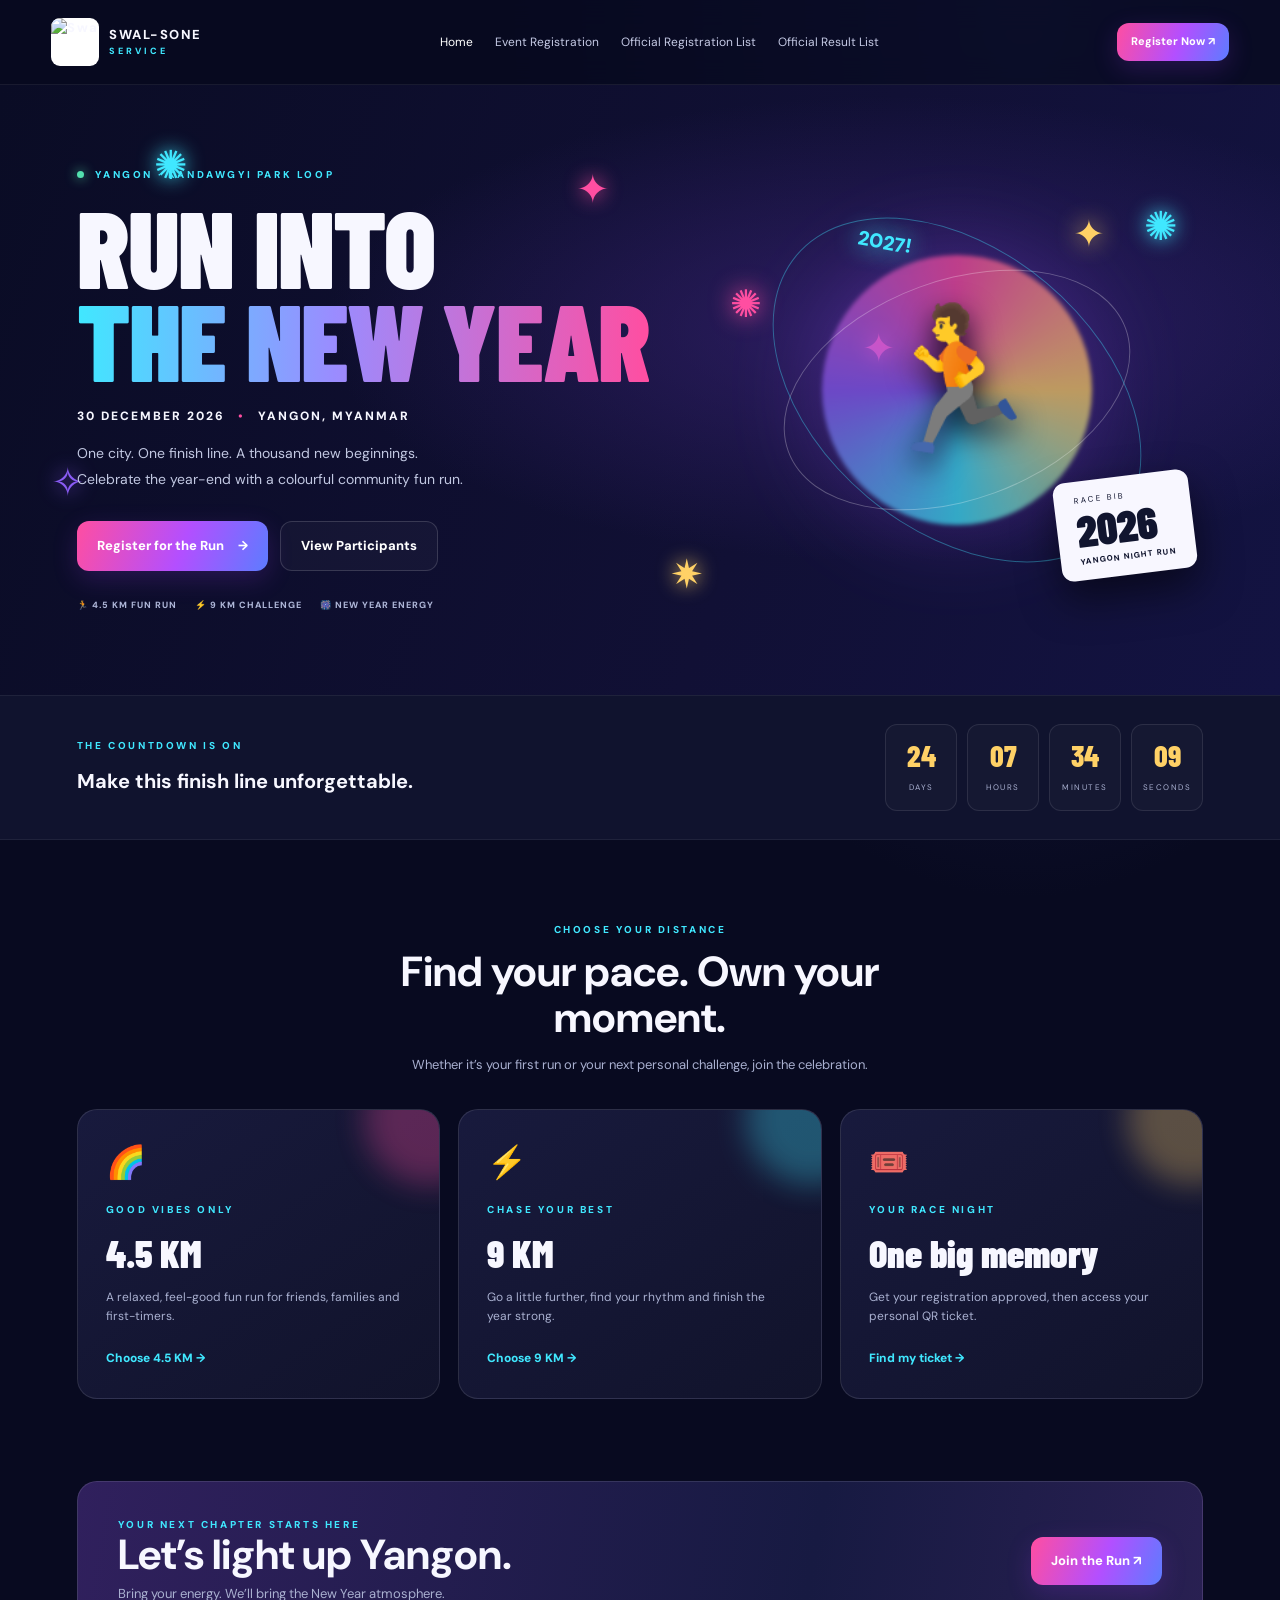
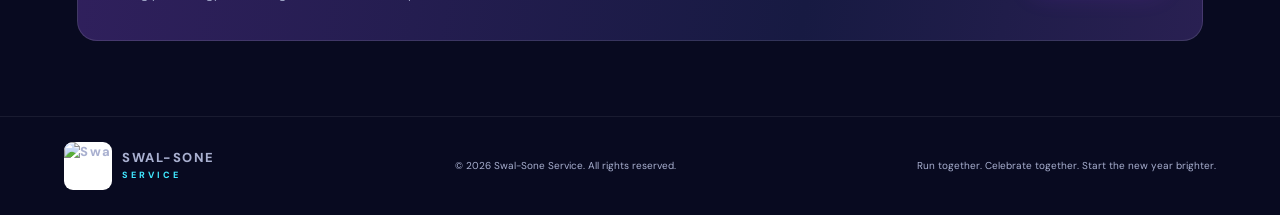
==== index.html @ ae9937ee "Add files via upload" ====
<!doctype html>
<html lang="en">
<head>
<meta charset="utf-8"><meta name="viewport" content="width=device-width,initial-scale=1">
<meta name="theme-color" content="#090b25">
<title>New Year Eve Run Yangon 2026</title>
<link rel="stylesheet" href="styles.css">
</head>
<body>
<div class="site-shell">
<header class="topbar"><a class="brand" href="index.html"><img class="brand-logo" src="assets/swalsone-logo.png" alt="Swal-Sone Service logo"><span>SWAL-SONE <small>SERVICE</small></span></a>
<nav><a href="index.html" class="active">Home</a><a href="registration.html">Event Registration</a><a href="official-registration.html">Official Registration List</a><a href="official-results.html">Official Result List</a></nav>
<a class="btn btn-small" href="registration.html">Register Now ↗</a></header>
<main>
<section class="hero">
<div class="fireworks" aria-hidden="true"><span>✦</span><span>✺</span><span>✧</span><span>✷</span><span>✦</span><span>✺</span></div>
<div class="hero-copy"><p class="eyebrow"><span class="live-dot"></span> YANGON · KANDAWGYI PARK LOOP</p>
<h1>RUN INTO<br><span>THE NEW YEAR</span></h1>
<p class="hero-date">30 DECEMBER 2026 <b>•</b> YANGON, MYANMAR</p>
<p class="hero-description">One city. One finish line. A thousand new beginnings.<br>Celebrate the year-end with a colourful community fun run.</p>
<div class="hero-actions"><a class="btn" href="registration.html">Register for the Run <span>→</span></a><a class="btn btn-ghost" href="official-registration.html">View Participants</a></div>
<div class="hero-meta"><span>🏃 4.5 KM FUN RUN</span><span>⚡ 9 KM CHALLENGE</span><span>🎆 NEW YEAR ENERGY</span></div></div>
<div class="hero-art"><div class="sunburst"></div><div class="ring ring-one"></div><div class="ring ring-two"></div><div class="runner">🏃</div><div class="bib-card"><small>RACE BIB</small><strong>2026</strong><span>YANGON NIGHT RUN</span></div><div class="floating f1">✦</div><div class="floating f2">✺</div><div class="floating f3">2027!</div></div>
</section>
<section class="countdown-section"><div><p class="eyebrow">THE COUNTDOWN IS ON</p><h2>Make this finish line unforgettable.</h2></div><div class="countdown" id="countdown"><div><strong id="days">--</strong><span>DAYS</span></div><div><strong id="hours">--</strong><span>HOURS</span></div><div><strong id="minutes">--</strong><span>MINUTES</span></div><div><strong id="seconds">--</strong><span>SECONDS</span></div></div></section>
<section class="section"><div class="section-heading"><p class="eyebrow">CHOOSE YOUR DISTANCE</p><h2>Find your pace. Own your moment.</h2><p>Whether it’s your first run or your next personal challenge, join the celebration.</p></div>
<div class="distance-grid"><article class="distance-card card-pink"><div class="card-icon">🌈</div><p class="eyebrow">GOOD VIBES ONLY</p><h3>4.5 KM</h3><p>A relaxed, feel-good fun run for friends, families and first-timers.</p><a href="registration.html">Choose 4.5 KM →</a></article>
<article class="distance-card card-blue"><div class="card-icon">⚡</div><p class="eyebrow">CHASE YOUR BEST</p><h3>9 KM</h3><p>Go a little further, find your rhythm and finish the year strong.</p><a href="registration.html">Choose 9 KM →</a></article>
<article class="distance-card card-gold"><div class="card-icon">🎟️</div><p class="eyebrow">YOUR RACE NIGHT</p><h3>One big memory</h3><p>Get your registration approved, then access your personal QR ticket.</p><a href="registration.html#ticket">Find my ticket →</a></article></div></section>
<section class="cta-band"><div><p class="eyebrow">YOUR NEXT CHAPTER STARTS HERE</p><h2>Let’s light up Yangon.</h2><p>Bring your energy. We’ll bring the New Year atmosphere.</p></div><a class="btn" href="registration.html">Join the Run ↗</a></section>
</main><footer><a class="brand" href="index.html"><img class="brand-logo" src="assets/swalsone-logo.png" alt="Swal-Sone Service logo"><span>SWAL-SONE <small>SERVICE</small></span></a><p>© 2026 Swal-Sone Service. All rights reserved.</p><p class="footer-note">Run together. Celebrate together. Start the new year brighter.</p></footer></div>
<script src="config.js"></script><script src="app.js"></script>
</body></html>
---- styles.css ----
@import url('https://fonts.googleapis.com/css2?family=Barlow+Condensed:wght@500;600;700;800;900&family=DM+Sans:wght@400;500;600;700;800&display=swap');
:root{--bg:#080a20;--panel:#111531;--panel2:#171b3d;--text:#f7f7ff;--muted:#a9b0d0;--pink:#ff4ea1;--cyan:#40e8ff;--gold:#ffd166;--purple:#8b5cf6;--line:#2a3159;--green:#53e0ae}*{box-sizing:border-box}html{scroll-behavior:smooth}body{margin:0;background:radial-gradient(ellipse at 80% 0%,#22245b 0,transparent 35%),var(--bg);color:var(--text);font-family:'DM Sans',Arial,sans-serif;line-height:1.55}a{color:inherit;text-decoration:none}.site-shell{max-width:1440px;margin:auto;overflow:hidden}.topbar{display:flex;align-items:center;justify-content:space-between;gap:24px;padding:18px clamp(18px,4vw,58px);border-bottom:1px solid #ffffff12;background:#080a20d9;backdrop-filter:blur(14px);position:relative;z-index:5}.brand{display:flex;align-items:center;gap:10px;font-weight:800;letter-spacing:1.5px;font-size:13px;white-space:nowrap}.brand small{display:block;font-size:9px;letter-spacing:3px;color:var(--cyan)}.brand-logo{display:block;width:48px;height:48px;object-fit:contain;border-radius:9px;background:#fff;flex:0 0 auto}.brand-mark{display:grid;place-items:center;width:39px;height:39px;border-radius:12px;background:linear-gradient(135deg,var(--pink),var(--purple),var(--cyan));font-weight:900;color:#fff;box-shadow:0 0 22px #ff4ea144}nav{display:flex;gap:22px;align-items:center}nav a{font-size:12px;color:#c5cae5;white-space:nowrap}nav a:hover,nav a.active{color:#fff}.btn{display:inline-flex;align-items:center;justify-content:center;gap:14px;border:0;border-radius:12px;padding:14px 20px;background:linear-gradient(110deg,var(--pink),#b34fff 55%,#5d7cff);color:#fff;font-weight:800;font-size:13px;box-shadow:0 8px 26px #a33cff30;cursor:pointer;transition:transform .2s,filter .2s}.btn:hover{transform:translateY(-2px);filter:brightness(1.12)}.btn-small{padding:10px 14px;font-size:11px;white-space:nowrap}.btn-ghost{background:#ffffff08;border:1px solid #ffffff26;box-shadow:none}.hero{min-height:610px;padding:72px clamp(20px,6vw,86px);display:grid;grid-template-columns:1.1fr .9fr;align-items:center;gap:30px;position:relative;isolation:isolate}.hero:before{content:"";position:absolute;inset:0;z-index:-1;background:radial-gradient(ellipse at 70% 40%,#3b2479aa,transparent 45%),linear-gradient(110deg,#0a0c25,#111035 60%,#131342)}.eyebrow{color:var(--cyan);font-size:10px;letter-spacing:2.6px;font-weight:800;margin:0 0 12px}.live-dot{display:inline-block;width:7px;height:7px;background:var(--green);border-radius:50%;box-shadow:0 0 12px var(--green);margin-right:7px}.hero h1,.page-title h1{font-family:'Barlow Condensed',Impact,sans-serif;font-size:clamp(62px,8.4vw,116px);line-height:.86;letter-spacing:-1.8px;margin:18px 0 22px;font-weight:900}.hero h1 span,.page-title h1 span{background:linear-gradient(90deg,var(--cyan),#9a8cff 45%,var(--pink));-webkit-background-clip:text;background-clip:text;color:transparent}.hero-date{font-size:12px;letter-spacing:2px;font-weight:800}.hero-date b{color:var(--pink);padding:0 8px}.hero-description{color:#c2c8e2;font-size:14px;line-height:1.9}.hero-actions{display:flex;gap:12px;flex-wrap:wrap;margin:28px 0}.hero-meta{display:flex;gap:18px;flex-wrap:wrap;color:#aeb6d8;font-size:9px;font-weight:800;letter-spacing:1px}.hero-art{height:430px;position:relative;display:grid;place-items:center}.sunburst{position:absolute;width:270px;height:270px;border-radius:50%;background:conic-gradient(from 0deg,#ff4ea1,#ffd166,#40e8ff,#8b5cf6,#ff4ea1);filter:blur(2px);opacity:.7;box-shadow:0 0 100px #9e4fff66}.ring{position:absolute;border:1px solid #ffffff45;border-radius:50%;transform:rotate(-20deg)}.ring-one{width:360px;height:220px}.ring-two{width:420px;height:280px;transform:rotate(40deg);border-color:#40e8ff60}.runner{font-size:140px;z-index:1;filter:drop-shadow(0 12px 15px #080a20);transform:translateY(-10px)}.bib-card{position:absolute;bottom:30px;right:2%;z-index:2;display:flex;flex-direction:column;padding:13px 20px;background:#f8f7ff;color:#11152f;border-radius:12px;transform:rotate(-7deg);box-shadow:0 18px 40px #0008}.bib-card small{font-size:8px;letter-spacing:2px}.bib-card strong{font:900 44px 'Barlow Condensed',sans-serif;line-height:1.1}.bib-card span{font-size:8px;font-weight:800;letter-spacing:1px}.floating{position:absolute;color:var(--gold);font-size:38px;text-shadow:0 0 24px currentColor;animation:float 3s ease-in-out infinite}.f1{top:30px;right:20%}.f2{top:100px;left:4%;color:var(--pink);animation-delay:.5s}.f3{top:12%;left:30%;font-size:20px;color:var(--cyan);font-weight:900;transform:rotate(10deg)}.fireworks{position:absolute;inset:0;pointer-events:none;z-index:-1;overflow:hidden}.fireworks span{position:absolute;font-size:40px;color:var(--gold);text-shadow:0 0 20px currentColor;animation:firework 4s ease-in-out infinite}.fireworks span:nth-child(1){top:12%;left:45%;color:var(--pink)}.fireworks span:nth-child(2){top:18%;right:8%;color:var(--cyan);animation-delay:1s}.fireworks span:nth-child(3){top:60%;left:4%;color:var(--purple);animation-delay:2s}.fireworks span:nth-child(4){top:75%;right:45%;color:var(--gold);animation-delay:.5s}.fireworks span:nth-child(5){top:38%;right:30%;color:var(--pink);animation-delay:1.5s}.fireworks span:nth-child(6){top:8%;left:12%;color:var(--cyan);animation-delay:2.5s}@keyframes float{50%{transform:translateY(-14px) rotate(8deg)}}@keyframes firework{0%,100%{opacity:.35;transform:scale(.6) rotate(0)}50%{opacity:1;transform:scale(1.25) rotate(40deg)}}.countdown-section{display:flex;align-items:center;justify-content:space-between;gap:25px;padding:28px clamp(20px,6vw,86px);background:#10132e;border-top:1px solid #ffffff10;border-bottom:1px solid #ffffff10}.countdown-section h2{font-size:20px;margin:0}.countdown{display:flex;gap:10px}.countdown div{min-width:72px;text-align:center;padding:12px 10px;border:1px solid #ffffff19;border-radius:12px;background:#ffffff06}.countdown strong{display:block;font:800 30px 'Barlow Condensed',sans-serif;color:var(--gold)}.countdown span{font-size:8px;letter-spacing:1.5px;color:var(--muted)}.section{padding:82px clamp(20px,6vw,86px)}.section-heading{text-align:center;max-width:640px;margin:0 auto 34px}.section-heading h2,.cta-band h2{font-size:clamp(26px,4vw,42px);line-height:1.1;margin:0 0 12px}.section-heading>p:last-child,.cta-band p:last-child{color:var(--muted);font-size:13px}.distance-grid{display:grid;grid-template-columns:repeat(3,1fr);gap:18px}.distance-card{padding:28px;border:1px solid #ffffff1c;border-radius:20px;background:linear-gradient(145deg,#181a3d,#11132b);min-height:260px;position:relative;overflow:hidden}.distance-card:after{content:"";position:absolute;width:130px;height:130px;border-radius:50%;right:-55px;top:-55px;background:var(--glow);filter:blur(15px);opacity:.3}.card-pink{--glow:var(--pink)}.card-blue{--glow:var(--cyan)}.card-gold{--glow:var(--gold)}.card-icon{font-size:32px;margin-bottom:15px}.distance-card h3{font:900 38px 'Barlow Condensed',sans-serif;margin:0 0 8px}.distance-card p:not(.eyebrow){font-size:12px;color:var(--muted);min-height:45px}.distance-card a{font-size:12px;font-weight:800;color:var(--cyan)}.cta-band{margin:0 clamp(20px,6vw,86px) 75px;padding:35px 40px;border:1px solid #ffffff1c;border-radius:20px;background:linear-gradient(100deg,#30205d,#171a42 65%,#292052);display:flex;align-items:center;justify-content:space-between;gap:20px}.cta-band h2{margin-bottom:6px}.cta-band p{margin:0}.page-main{padding:48px clamp(18px,5vw,70px) 80px;min-height:70vh}.page-title{text-align:center;margin:10px auto 35px;max-width:760px}.page-title h1{font-size:clamp(46px,6vw,74px);margin:10px 0 15px}.page-title>p:last-child{font-size:13px;color:var(--muted)}.panel{background:linear-gradient(145deg,#151936,#10132b);border:1px solid #ffffff18;border-radius:18px;padding:clamp(18px,3vw,30px);box-shadow:0 18px 45px #0002}.form-layout{display:grid;grid-template-columns:minmax(0,1.6fr) minmax(240px,.7fr);gap:20px;align-items:start}.panel h2{font-size:20px;margin:0 0 22px}.panel h3{font-size:15px}.form-grid{display:grid;grid-template-columns:repeat(2,minmax(0,1fr));gap:15px}.field{display:flex;flex-direction:column;gap:7px;font-size:11px;font-weight:700;color:#d9def4;min-width:0}.field input,.field select,.field textarea,.list-toolbar>input,.results-controls input,.list-toolbar input{width:100%;min-width:0;padding:12px 13px;border-radius:10px;border:1px solid #ffffff1c;background:#090c22;color:#fff;font:500 12px 'DM Sans',sans-serif;outline:none}.field input:focus,.field select:focus,.field textarea:focus,.list-toolbar input:focus{border-color:var(--cyan);box-shadow:0 0 0 3px #40e8ff13}.field input[readonly]{color:#aeb5d4}.field select option{background:#10132b}.field small{font-size:10px;color:var(--muted);font-weight:400}.full{grid-column:1/-1}.price-field{flex-direction:row;align-items:center;justify-content:space-between;padding:14px;background:#24204c;border:1px solid #8b5cf666;border-radius:12px}.price-field strong{color:var(--gold);font-size:15px}.required{color:var(--pink)}.size-chart{margin-top:24px;padding:18px;border:1px solid #ffffff14;border-radius:14px;background:#ffffff04}.size-chart h3{margin:0}.size-chart p:not(.eyebrow){font-size:11px;color:var(--muted)}.size-chart img{width:100%;max-width:560px;display:block;margin:10px auto 0;border-radius:10px}.section-gap{margin-top:30px!important}.payment-box{display:grid;grid-template-columns:.85fr 1.15fr;gap:20px;padding:18px;background:#ffffff05;border:1px solid #ffffff12;border-radius:14px}.payment-box h3{margin:0 0 5px}.payment-box p:not(.eyebrow){font-size:11px;color:var(--muted)}.qr-placeholder{width:150px;height:150px;border:1px dashed #6f739e;border-radius:12px;display:grid;place-content:center;text-align:center;font-size:13px;font-weight:900;color:var(--gold);margin:12px 0;background:#0a0d24}.qr-placeholder small{font-size:9px;color:var(--muted);font-weight:500}.payment-fields{align-content:start}.consent{display:flex;gap:10px;align-items:flex-start;font-size:11px;color:var(--muted);margin:22px 0}.consent input{accent-color:var(--pink);margin-top:3px}.submit-btn{width:100%}.muted{color:var(--muted)}.small{font-size:10px}.side-panel{position:sticky;top:20px}.side-panel h2{font:900 31px 'Barlow Condensed',sans-serif;line-height:1.1}.side-art{height:170px;border-radius:14px;background:radial-gradient(circle at 50% 40%,#583c9c,#171737 70%);display:grid;place-items:center;font-size:76px;position:relative;overflow:hidden}.side-art span{position:absolute;color:var(--gold);font-size:25px}.side-art span:nth-child(2){top:18px;left:20px;color:var(--cyan)}.side-art span:nth-child(3){right:30px;top:25px;color:var(--pink)}.side-art span:nth-child(4){right:15px;bottom:10px}.side-panel ul{list-style:none;padding:0;margin:20px 0;display:grid;gap:13px;font-size:11px;color:#dce0f4}.notice{padding:12px 14px;border-radius:10px;background:#1a3150;border:1px solid #40e8ff40;color:#d9f8ff;font-size:11px;margin:14px 0}.notice-warning{background:#382a20;border-color:#ffd16655;color:#ffe6b0}.ticket-lookup{margin-top:24px}.lookup-row{display:grid;grid-template-columns:1fr 1fr auto;align-items:end;gap:14px}.ticket-result{margin-top:18px;padding:18px;background:#0b1028;border:1px solid #40e8ff55;border-radius:14px}.ticket-card{display:flex;gap:20px;align-items:center;flex-wrap:wrap}.ticket-card img{width:120px;height:120px;background:#fff;padding:7px;border-radius:8px}.ticket-card h3{margin:0}.ticket-card p{font-size:12px;color:var(--muted)}.list-panel{padding:clamp(14px,2.5vw,28px)}.list-toolbar,.results-controls{display:flex;align-items:end;justify-content:space-between;gap:15px;margin-bottom:18px}.search-field{max-width:400px;flex:1}.count-pill,.admin-badge{padding:7px 10px;border-radius:20px;background:#24204d;color:var(--cyan);font-size:10px;font-weight:800;white-space:nowrap}.table-wrap{overflow:auto;border:1px solid #ffffff14;border-radius:12px}table{width:100%;border-collapse:collapse;min-width:720px;font-size:11px}th{background:#1c2044;color:#bfc7ec;text-align:left;font-size:9px;text-transform:uppercase;letter-spacing:1px}td,th{padding:13px 14px;border-bottom:1px solid #ffffff10}tbody tr:hover{background:#ffffff06}.empty-cell{text-align:center;color:var(--muted);padding:28px}.ticket-link{color:var(--cyan);font-weight:800}.result-columns{display:grid;grid-template-columns:1fr 1fr;gap:20px}.result-columns h2,.search-result-area h2{font-size:17px}.leaderboard{display:grid;gap:8px}.leader-row{display:grid;grid-template-columns:34px 1fr auto;gap:12px;align-items:center;padding:11px 13px;border:1px solid #ffffff12;border-radius:10px;background:#ffffff04}.rank-num{font:900 23px 'Barlow Condensed',sans-serif;color:var(--gold)}.leader-name{font-size:12px;font-weight:800}.leader-sub{font-size:10px;color:var(--muted)}.leader-time{font-size:11px;color:var(--cyan);font-weight:800}.search-result-area{border-top:1px solid #ffffff15;margin-top:25px;padding-top:20px}.admin-grid{display:grid;grid-template-columns:1fr 1fr;gap:20px}.stats-grid{display:grid;grid-template-columns:repeat(2,1fr);gap:10px}.stat{padding:15px;border:1px solid #ffffff14;border-radius:12px;background:#ffffff05}.stat span{display:block;font-size:10px;color:var(--muted)}.stat strong{font:900 30px 'Barlow Condensed',sans-serif;color:var(--gold)}.size-counts{display:flex;flex-wrap:wrap;gap:8px;margin:10px 0 22px}.size-count{padding:8px 12px;background:#24204d;border-radius:8px;font-size:11px}.export-buttons{display:flex;flex-wrap:wrap;gap:8px}.export-buttons .btn{font-size:10px;padding:10px}.admin-table-panel{margin-top:20px}.admin-table-panel .list-toolbar h2{margin:0}.admin-table-panel .list-toolbar>input{max-width:300px}.admin-grid .field{margin-bottom:0}footer{display:flex;align-items:center;justify-content:space-between;gap:20px;padding:25px clamp(20px,5vw,70px);border-top:1px solid #ffffff12;background:#080a20;color:var(--muted);font-size:10px}footer p{margin:0}.footer-note{text-align:right}.admin-badge{background:#3c243b;color:#ff9fce}
@media(max-width:1000px){.topbar{flex-wrap:wrap}.topbar nav{order:3;width:100%;overflow-x:auto;padding:5px 0 2px}.hero{grid-template-columns:1fr .7fr;padding-top:55px}.hero-art{transform:scale(.85)}.form-layout{grid-template-columns:1fr}.side-panel{position:static}.admin-grid{grid-template-columns:1fr}}@media(max-width:700px){.topbar{gap:12px}.topbar>.btn{margin-left:auto}nav{gap:18px}nav a{font-size:11px}.hero{grid-template-columns:1fr;padding-top:48px;padding-bottom:25px}.hero-art{height:270px;transform:none;grid-row:1}.runner{font-size:95px}.sunburst{width:190px;height:190px}.ring-one{width:260px;height:160px}.ring-two{width:300px;height:200px}.bib-card{bottom:3px;right:4%}.hero h1{font-size:clamp(60px,16vw,90px)}.countdown-section{align-items:flex-start;flex-direction:column}.countdown{width:100%;gap:6px}.countdown div{flex:1;min-width:0;padding:9px 4px}.countdown strong{font-size:25px}.distance-grid{grid-template-columns:1fr}.distance-card{min-height:unset}.distance-card p:not(.eyebrow){min-height:unset}.cta-band{margin-bottom:45px;padding:25px;align-items:flex-start;flex-direction:column}.form-grid{grid-template-columns:1fr}.full{grid-column:auto}.payment-box{grid-template-columns:1fr}.lookup-row{grid-template-columns:1fr}.result-columns{grid-template-columns:1fr}.list-toolbar,.results-controls{align-items:stretch;flex-direction:column}.search-field{max-width:none}.page-main{padding-top:30px}.page-title h1{font-size:52px}footer{flex-wrap:wrap}footer .footer-note{width:100%;text-align:left}.fireworks span{font-size:28px}}@media(prefers-reduced-motion:reduce){*,*:before,*:after{animation-duration:.01ms!important;scroll-behavior:auto!important}}
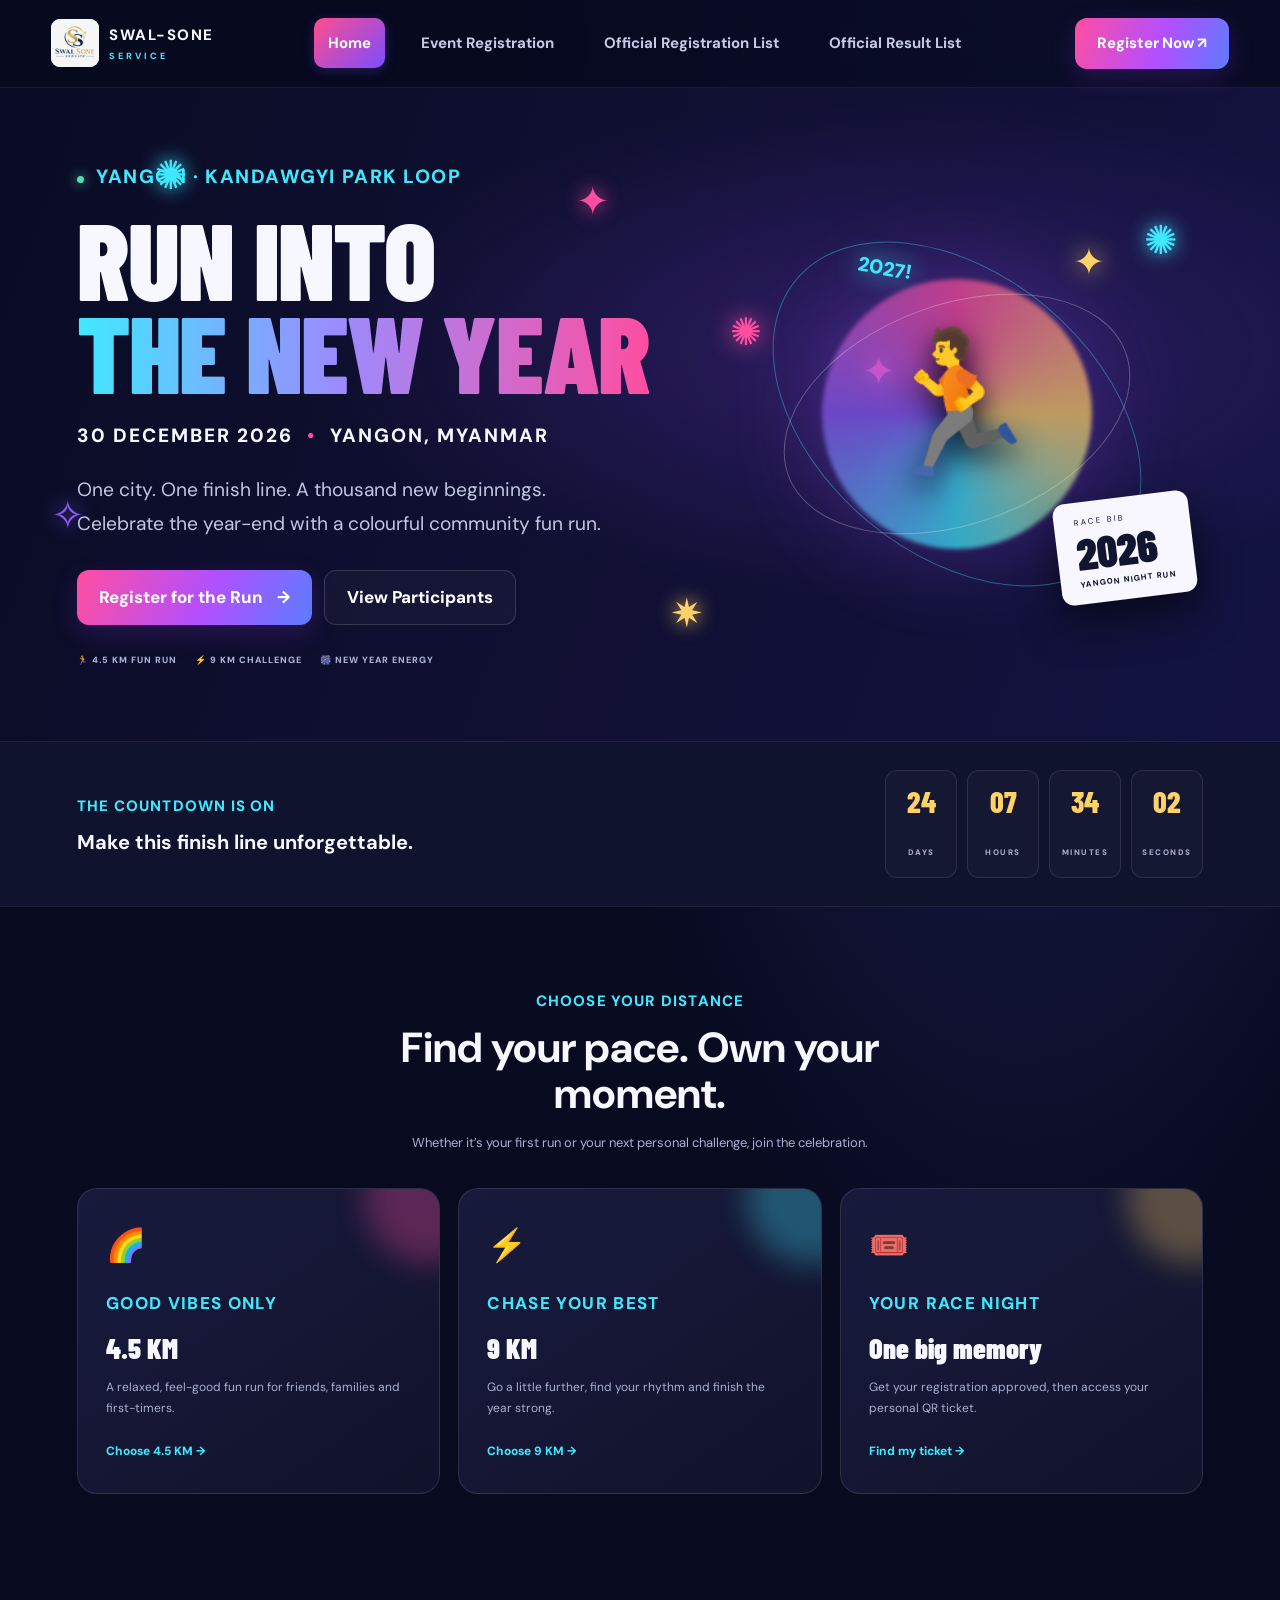
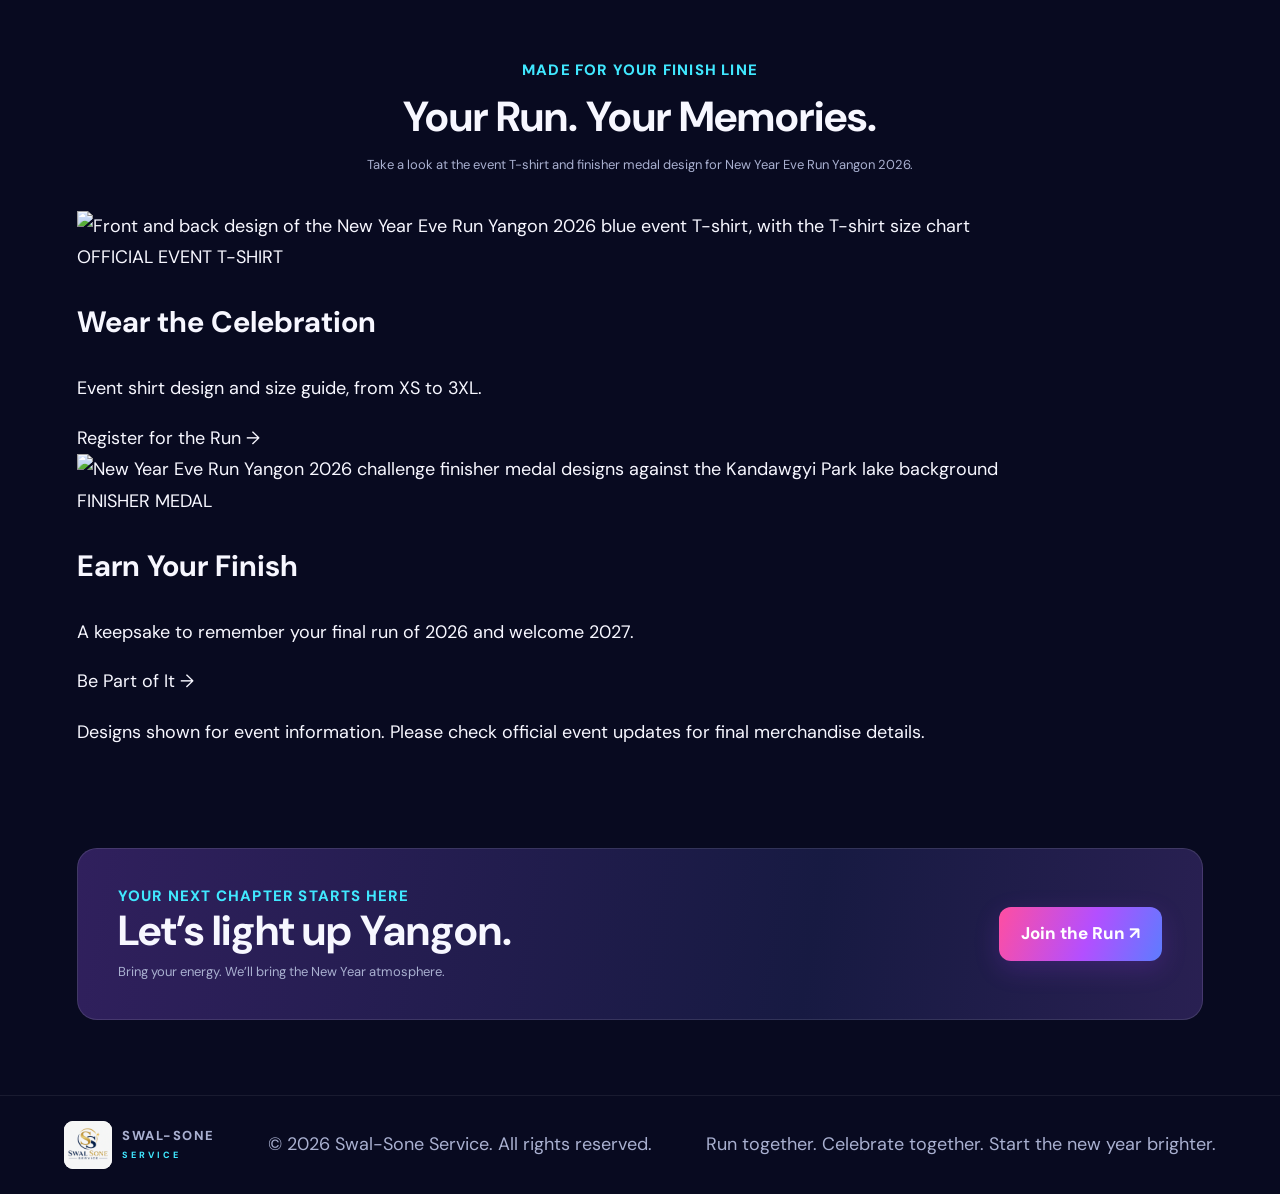
==== commit 7eef2f1b: "Update index.html" ====
--- a/index.html
+++ b/index.html
@@ -1,33 +1,112 @@
 <!doctype html>
 <html lang="en">
 <head>
-<meta charset="utf-8"><meta name="viewport" content="width=device-width,initial-scale=1">
-<meta name="theme-color" content="#090b25">
-<title>New Year Eve Run Yangon 2026</title>
-<link rel="stylesheet" href="styles.css">
+  <meta charset="utf-8">
+  <meta name="viewport" content="width=device-width, initial-scale=1">
+  <meta name="theme-color" content="#090b25">
+  <meta name="description" content="Join New Year Eve Run Yangon 2026 at Kandawgyi Park Loop. Choose 4.5 KM or 9 KM and celebrate the year-end together.">
+  <title>New Year Eve Run Yangon 2026</title>
+  <link rel="stylesheet" href="styles.css">
+  <link rel="stylesheet" href="home-showcase.css">
 </head>
 <body>
 <div class="site-shell">
-<header class="topbar"><a class="brand" href="index.html"><img class="brand-logo" src="assets/swalsone-logo.png" alt="Swal-Sone Service logo"><span>SWAL-SONE <small>SERVICE</small></span></a>
-<nav><a href="index.html" class="active">Home</a><a href="registration.html">Event Registration</a><a href="official-registration.html">Official Registration List</a><a href="official-results.html">Official Result List</a></nav>
-<a class="btn btn-small" href="registration.html">Register Now ↗</a></header>
-<main>
-<section class="hero">
-<div class="fireworks" aria-hidden="true"><span>✦</span><span>✺</span><span>✧</span><span>✷</span><span>✦</span><span>✺</span></div>
-<div class="hero-copy"><p class="eyebrow"><span class="live-dot"></span> YANGON · KANDAWGYI PARK LOOP</p>
-<h1>RUN INTO<br><span>THE NEW YEAR</span></h1>
-<p class="hero-date">30 DECEMBER 2026 <b>•</b> YANGON, MYANMAR</p>
-<p class="hero-description">One city. One finish line. A thousand new beginnings.<br>Celebrate the year-end with a colourful community fun run.</p>
-<div class="hero-actions"><a class="btn" href="registration.html">Register for the Run <span>→</span></a><a class="btn btn-ghost" href="official-registration.html">View Participants</a></div>
-<div class="hero-meta"><span>🏃 4.5 KM FUN RUN</span><span>⚡ 9 KM CHALLENGE</span><span>🎆 NEW YEAR ENERGY</span></div></div>
-<div class="hero-art"><div class="sunburst"></div><div class="ring ring-one"></div><div class="ring ring-two"></div><div class="runner">🏃</div><div class="bib-card"><small>RACE BIB</small><strong>2026</strong><span>YANGON NIGHT RUN</span></div><div class="floating f1">✦</div><div class="floating f2">✺</div><div class="floating f3">2027!</div></div>
-</section>
-<section class="countdown-section"><div><p class="eyebrow">THE COUNTDOWN IS ON</p><h2>Make this finish line unforgettable.</h2></div><div class="countdown" id="countdown"><div><strong id="days">--</strong><span>DAYS</span></div><div><strong id="hours">--</strong><span>HOURS</span></div><div><strong id="minutes">--</strong><span>MINUTES</span></div><div><strong id="seconds">--</strong><span>SECONDS</span></div></div></section>
-<section class="section"><div class="section-heading"><p class="eyebrow">CHOOSE YOUR DISTANCE</p><h2>Find your pace. Own your moment.</h2><p>Whether it’s your first run or your next personal challenge, join the celebration.</p></div>
-<div class="distance-grid"><article class="distance-card card-pink"><div class="card-icon">🌈</div><p class="eyebrow">GOOD VIBES ONLY</p><h3>4.5 KM</h3><p>A relaxed, feel-good fun run for friends, families and first-timers.</p><a href="registration.html">Choose 4.5 KM →</a></article>
-<article class="distance-card card-blue"><div class="card-icon">⚡</div><p class="eyebrow">CHASE YOUR BEST</p><h3>9 KM</h3><p>Go a little further, find your rhythm and finish the year strong.</p><a href="registration.html">Choose 9 KM →</a></article>
-<article class="distance-card card-gold"><div class="card-icon">🎟️</div><p class="eyebrow">YOUR RACE NIGHT</p><h3>One big memory</h3><p>Get your registration approved, then access your personal QR ticket.</p><a href="registration.html#ticket">Find my ticket →</a></article></div></section>
-<section class="cta-band"><div><p class="eyebrow">YOUR NEXT CHAPTER STARTS HERE</p><h2>Let’s light up Yangon.</h2><p>Bring your energy. We’ll bring the New Year atmosphere.</p></div><a class="btn" href="registration.html">Join the Run ↗</a></section>
-</main><footer><a class="brand" href="index.html"><img class="brand-logo" src="assets/swalsone-logo.png" alt="Swal-Sone Service logo"><span>SWAL-SONE <small>SERVICE</small></span></a><p>© 2026 Swal-Sone Service. All rights reserved.</p><p class="footer-note">Run together. Celebrate together. Start the new year brighter.</p></footer></div>
-<script src="config.js"></script><script src="app.js"></script>
-</body></html>+  <header class="topbar">
+    <a class="brand" href="index.html" aria-label="Swal-Sone Service Home">
+      <img class="brand-logo" src="assets/swalsone-logo.png" alt="Swal-Sone Service logo">
+      <span>SWAL-SONE <small>SERVICE</small></span>
+    </a>
+    <nav aria-label="Main navigation">
+      <a href="index.html" class="active">Home</a>
+      <a href="registration.html">Event Registration</a>
+      <a href="official-registration.html">Official Registration List</a>
+      <a href="official-results.html">Official Result List</a>
+    </nav>
+    <a class="btn btn-small" href="registration.html">Register Now ↗</a>
+  </header>
+
+  <main>
+    <section class="hero">
+      <div class="fireworks" aria-hidden="true"><span>✦</span><span>✺</span><span>✧</span><span>✷</span><span>✦</span><span>✺</span></div>
+      <div class="hero-copy">
+        <p class="eyebrow"><span class="live-dot"></span> YANGON · KANDAWGYI PARK LOOP</p>
+        <h1>RUN INTO<br><span>THE NEW YEAR</span></h1>
+        <p class="hero-date">30 DECEMBER 2026 <b>•</b> YANGON, MYANMAR</p>
+        <p class="hero-description">One city. One finish line. A thousand new beginnings.<br>Celebrate the year-end with a colourful community fun run.</p>
+        <div class="hero-actions">
+          <a class="btn" href="registration.html">Register for the Run <span>→</span></a>
+          <a class="btn btn-ghost" href="official-registration.html">View Participants</a>
+        </div>
+        <div class="hero-meta"><span>🏃 4.5 KM FUN RUN</span><span>⚡ 9 KM CHALLENGE</span><span>🎆 NEW YEAR ENERGY</span></div>
+      </div>
+      <div class="hero-art" aria-hidden="true">
+        <div class="sunburst"></div><div class="ring ring-one"></div><div class="ring ring-two"></div>
+        <div class="runner">🏃</div>
+        <div class="bib-card"><small>RACE BIB</small><strong>2026</strong><span>YANGON NIGHT RUN</span></div>
+        <div class="floating f1">✦</div><div class="floating f2">✺</div><div class="floating f3">2027!</div>
+      </div>
+    </section>
+
+    <section class="countdown-section">
+      <div><p class="eyebrow">THE COUNTDOWN IS ON</p><h2>Make this finish line unforgettable.</h2></div>
+      <div class="countdown" id="countdown">
+        <div><strong id="days">--</strong><span>DAYS</span></div>
+        <div><strong id="hours">--</strong><span>HOURS</span></div>
+        <div><strong id="minutes">--</strong><span>MINUTES</span></div>
+        <div><strong id="seconds">--</strong><span>SECONDS</span></div>
+      </div>
+    </section>
+
+    <section class="section">
+      <div class="section-heading">
+        <p class="eyebrow">CHOOSE YOUR DISTANCE</p>
+        <h2>Find your pace. Own your moment.</h2>
+        <p>Whether it’s your first run or your next personal challenge, join the celebration.</p>
+      </div>
+      <div class="distance-grid">
+        <article class="distance-card card-pink"><div class="card-icon">🌈</div><p class="eyebrow">GOOD VIBES ONLY</p><h3>4.5 KM</h3><p>A relaxed, feel-good fun run for friends, families and first-timers.</p><a href="registration.html">Choose 4.5 KM →</a></article>
+        <article class="distance-card card-blue"><div class="card-icon">⚡</div><p class="eyebrow">CHASE YOUR BEST</p><h3>9 KM</h3><p>Go a little further, find your rhythm and finish the year strong.</p><a href="registration.html">Choose 9 KM →</a></article>
+        <article class="distance-card card-gold"><div class="card-icon">🎟️</div><p class="eyebrow">YOUR RACE NIGHT</p><h3>One big memory</h3><p>Get your registration approved, then access your personal QR ticket.</p><a href="registration.html#ticket">Find my ticket →</a></article>
+      </div>
+    </section>
+
+    <!-- New official event merchandise showcase. Images are stored in assets/. -->
+    <section class="section event-merch" aria-labelledby="merch-title">
+      <div class="section-heading">
+        <p class="eyebrow">MADE FOR YOUR FINISH LINE</p>
+        <h2 id="merch-title">Your Run. Your Memories.</h2>
+        <p>Take a look at the event T-shirt and finisher medal design for New Year Eve Run Yangon 2026.</p>
+      </div>
+      <div class="merch-grid">
+        <article class="merch-card merch-shirt">
+          <div class="merch-image-wrap">
+            <img src="assets/new-year-eve-run-tshirt.png" alt="Front and back design of the New Year Eve Run Yangon 2026 blue event T-shirt, with the T-shirt size chart" loading="lazy" decoding="async">
+          </div>
+          <div class="merch-copy"><span class="merch-label">OFFICIAL EVENT T-SHIRT</span><h3>Wear the Celebration</h3><p>Event shirt design and size guide, from XS to 3XL.</p><a class="merch-link" href="registration.html">Register for the Run <span aria-hidden="true">→</span></a></div>
+        </article>
+        <article class="merch-card merch-medal">
+          <div class="merch-image-wrap">
+            <img src="assets/new-year-eve-run-medal.png" alt="New Year Eve Run Yangon 2026 challenge finisher medal designs against the Kandawgyi Park lake background" loading="lazy" decoding="async">
+          </div>
+          <div class="merch-copy"><span class="merch-label">FINISHER MEDAL</span><h3>Earn Your Finish</h3><p>A keepsake to remember your final run of 2026 and welcome 2027.</p><a class="merch-link" href="registration.html">Be Part of It <span aria-hidden="true">→</span></a></div>
+        </article>
+      </div>
+      <p class="merch-note">Designs shown for event information. Please check official event updates for final merchandise details.</p>
+    </section>
+
+    <section class="cta-band">
+      <div><p class="eyebrow">YOUR NEXT CHAPTER STARTS HERE</p><h2>Let’s light up Yangon.</h2><p>Bring your energy. We’ll bring the New Year atmosphere.</p></div>
+      <a class="btn" href="registration.html">Join the Run ↗</a>
+    </section>
+  </main>
+
+  <footer>
+    <a class="brand" href="index.html"><img class="brand-logo" src="assets/swalsone-logo.png" alt="Swal-Sone Service logo"><span>SWAL-SONE <small>SERVICE</small></span></a>
+    <p>© 2026 Swal-Sone Service. All rights reserved.</p>
+    <p class="footer-note">Run together. Celebrate together. Start the new year brighter.</p>
+  </footer>
+</div>
+<script src="config.js"></script>
+<script src="app.js"></script>
+</body>
+</html>
--- a/styles.css
+++ b/styles.css
@@ -1,3 +1,511 @@
 @import url('https://fonts.googleapis.com/css2?family=Barlow+Condensed:wght@500;600;700;800;900&family=DM+Sans:wght@400;500;600;700;800&display=swap');
 :root{--bg:#080a20;--panel:#111531;--panel2:#171b3d;--text:#f7f7ff;--muted:#a9b0d0;--pink:#ff4ea1;--cyan:#40e8ff;--gold:#ffd166;--purple:#8b5cf6;--line:#2a3159;--green:#53e0ae}*{box-sizing:border-box}html{scroll-behavior:smooth}body{margin:0;background:radial-gradient(ellipse at 80% 0%,#22245b 0,transparent 35%),var(--bg);color:var(--text);font-family:'DM Sans',Arial,sans-serif;line-height:1.55}a{color:inherit;text-decoration:none}.site-shell{max-width:1440px;margin:auto;overflow:hidden}.topbar{display:flex;align-items:center;justify-content:space-between;gap:24px;padding:18px clamp(18px,4vw,58px);border-bottom:1px solid #ffffff12;background:#080a20d9;backdrop-filter:blur(14px);position:relative;z-index:5}.brand{display:flex;align-items:center;gap:10px;font-weight:800;letter-spacing:1.5px;font-size:13px;white-space:nowrap}.brand small{display:block;font-size:9px;letter-spacing:3px;color:var(--cyan)}.brand-logo{display:block;width:48px;height:48px;object-fit:contain;border-radius:9px;background:#fff;flex:0 0 auto}.brand-mark{display:grid;place-items:center;width:39px;height:39px;border-radius:12px;background:linear-gradient(135deg,var(--pink),var(--purple),var(--cyan));font-weight:900;color:#fff;box-shadow:0 0 22px #ff4ea144}nav{display:flex;gap:22px;align-items:center}nav a{font-size:12px;color:#c5cae5;white-space:nowrap}nav a:hover,nav a.active{color:#fff}.btn{display:inline-flex;align-items:center;justify-content:center;gap:14px;border:0;border-radius:12px;padding:14px 20px;background:linear-gradient(110deg,var(--pink),#b34fff 55%,#5d7cff);color:#fff;font-weight:800;font-size:13px;box-shadow:0 8px 26px #a33cff30;cursor:pointer;transition:transform .2s,filter .2s}.btn:hover{transform:translateY(-2px);filter:brightness(1.12)}.btn-small{padding:10px 14px;font-size:11px;white-space:nowrap}.btn-ghost{background:#ffffff08;border:1px solid #ffffff26;box-shadow:none}.hero{min-height:610px;padding:72px clamp(20px,6vw,86px);display:grid;grid-template-columns:1.1fr .9fr;align-items:center;gap:30px;position:relative;isolation:isolate}.hero:before{content:"";position:absolute;inset:0;z-index:-1;background:radial-gradient(ellipse at 70% 40%,#3b2479aa,transparent 45%),linear-gradient(110deg,#0a0c25,#111035 60%,#131342)}.eyebrow{color:var(--cyan);font-size:10px;letter-spacing:2.6px;font-weight:800;margin:0 0 12px}.live-dot{display:inline-block;width:7px;height:7px;background:var(--green);border-radius:50%;box-shadow:0 0 12px var(--green);margin-right:7px}.hero h1,.page-title h1{font-family:'Barlow Condensed',Impact,sans-serif;font-size:clamp(62px,8.4vw,116px);line-height:.86;letter-spacing:-1.8px;margin:18px 0 22px;font-weight:900}.hero h1 span,.page-title h1 span{background:linear-gradient(90deg,var(--cyan),#9a8cff 45%,var(--pink));-webkit-background-clip:text;background-clip:text;color:transparent}.hero-date{font-size:12px;letter-spacing:2px;font-weight:800}.hero-date b{color:var(--pink);padding:0 8px}.hero-description{color:#c2c8e2;font-size:14px;line-height:1.9}.hero-actions{display:flex;gap:12px;flex-wrap:wrap;margin:28px 0}.hero-meta{display:flex;gap:18px;flex-wrap:wrap;color:#aeb6d8;font-size:9px;font-weight:800;letter-spacing:1px}.hero-art{height:430px;position:relative;display:grid;place-items:center}.sunburst{position:absolute;width:270px;height:270px;border-radius:50%;background:conic-gradient(from 0deg,#ff4ea1,#ffd166,#40e8ff,#8b5cf6,#ff4ea1);filter:blur(2px);opacity:.7;box-shadow:0 0 100px #9e4fff66}.ring{position:absolute;border:1px solid #ffffff45;border-radius:50%;transform:rotate(-20deg)}.ring-one{width:360px;height:220px}.ring-two{width:420px;height:280px;transform:rotate(40deg);border-color:#40e8ff60}.runner{font-size:140px;z-index:1;filter:drop-shadow(0 12px 15px #080a20);transform:translateY(-10px)}.bib-card{position:absolute;bottom:30px;right:2%;z-index:2;display:flex;flex-direction:column;padding:13px 20px;background:#f8f7ff;color:#11152f;border-radius:12px;transform:rotate(-7deg);box-shadow:0 18px 40px #0008}.bib-card small{font-size:8px;letter-spacing:2px}.bib-card strong{font:900 44px 'Barlow Condensed',sans-serif;line-height:1.1}.bib-card span{font-size:8px;font-weight:800;letter-spacing:1px}.floating{position:absolute;color:var(--gold);font-size:38px;text-shadow:0 0 24px currentColor;animation:float 3s ease-in-out infinite}.f1{top:30px;right:20%}.f2{top:100px;left:4%;color:var(--pink);animation-delay:.5s}.f3{top:12%;left:30%;font-size:20px;color:var(--cyan);font-weight:900;transform:rotate(10deg)}.fireworks{position:absolute;inset:0;pointer-events:none;z-index:-1;overflow:hidden}.fireworks span{position:absolute;font-size:40px;color:var(--gold);text-shadow:0 0 20px currentColor;animation:firework 4s ease-in-out infinite}.fireworks span:nth-child(1){top:12%;left:45%;color:var(--pink)}.fireworks span:nth-child(2){top:18%;right:8%;color:var(--cyan);animation-delay:1s}.fireworks span:nth-child(3){top:60%;left:4%;color:var(--purple);animation-delay:2s}.fireworks span:nth-child(4){top:75%;right:45%;color:var(--gold);animation-delay:.5s}.fireworks span:nth-child(5){top:38%;right:30%;color:var(--pink);animation-delay:1.5s}.fireworks span:nth-child(6){top:8%;left:12%;color:var(--cyan);animation-delay:2.5s}@keyframes float{50%{transform:translateY(-14px) rotate(8deg)}}@keyframes firework{0%,100%{opacity:.35;transform:scale(.6) rotate(0)}50%{opacity:1;transform:scale(1.25) rotate(40deg)}}.countdown-section{display:flex;align-items:center;justify-content:space-between;gap:25px;padding:28px clamp(20px,6vw,86px);background:#10132e;border-top:1px solid #ffffff10;border-bottom:1px solid #ffffff10}.countdown-section h2{font-size:20px;margin:0}.countdown{display:flex;gap:10px}.countdown div{min-width:72px;text-align:center;padding:12px 10px;border:1px solid #ffffff19;border-radius:12px;background:#ffffff06}.countdown strong{display:block;font:800 30px 'Barlow Condensed',sans-serif;color:var(--gold)}.countdown span{font-size:8px;letter-spacing:1.5px;color:var(--muted)}.section{padding:82px clamp(20px,6vw,86px)}.section-heading{text-align:center;max-width:640px;margin:0 auto 34px}.section-heading h2,.cta-band h2{font-size:clamp(26px,4vw,42px);line-height:1.1;margin:0 0 12px}.section-heading>p:last-child,.cta-band p:last-child{color:var(--muted);font-size:13px}.distance-grid{display:grid;grid-template-columns:repeat(3,1fr);gap:18px}.distance-card{padding:28px;border:1px solid #ffffff1c;border-radius:20px;background:linear-gradient(145deg,#181a3d,#11132b);min-height:260px;position:relative;overflow:hidden}.distance-card:after{content:"";position:absolute;width:130px;height:130px;border-radius:50%;right:-55px;top:-55px;background:var(--glow);filter:blur(15px);opacity:.3}.card-pink{--glow:var(--pink)}.card-blue{--glow:var(--cyan)}.card-gold{--glow:var(--gold)}.card-icon{font-size:32px;margin-bottom:15px}.distance-card h3{font:900 38px 'Barlow Condensed',sans-serif;margin:0 0 8px}.distance-card p:not(.eyebrow){font-size:12px;color:var(--muted);min-height:45px}.distance-card a{font-size:12px;font-weight:800;color:var(--cyan)}.cta-band{margin:0 clamp(20px,6vw,86px) 75px;padding:35px 40px;border:1px solid #ffffff1c;border-radius:20px;background:linear-gradient(100deg,#30205d,#171a42 65%,#292052);display:flex;align-items:center;justify-content:space-between;gap:20px}.cta-band h2{margin-bottom:6px}.cta-band p{margin:0}.page-main{padding:48px clamp(18px,5vw,70px) 80px;min-height:70vh}.page-title{text-align:center;margin:10px auto 35px;max-width:760px}.page-title h1{font-size:clamp(46px,6vw,74px);margin:10px 0 15px}.page-title>p:last-child{font-size:13px;color:var(--muted)}.panel{background:linear-gradient(145deg,#151936,#10132b);border:1px solid #ffffff18;border-radius:18px;padding:clamp(18px,3vw,30px);box-shadow:0 18px 45px #0002}.form-layout{display:grid;grid-template-columns:minmax(0,1.6fr) minmax(240px,.7fr);gap:20px;align-items:start}.panel h2{font-size:20px;margin:0 0 22px}.panel h3{font-size:15px}.form-grid{display:grid;grid-template-columns:repeat(2,minmax(0,1fr));gap:15px}.field{display:flex;flex-direction:column;gap:7px;font-size:11px;font-weight:700;color:#d9def4;min-width:0}.field input,.field select,.field textarea,.list-toolbar>input,.results-controls input,.list-toolbar input{width:100%;min-width:0;padding:12px 13px;border-radius:10px;border:1px solid #ffffff1c;background:#090c22;color:#fff;font:500 12px 'DM Sans',sans-serif;outline:none}.field input:focus,.field select:focus,.field textarea:focus,.list-toolbar input:focus{border-color:var(--cyan);box-shadow:0 0 0 3px #40e8ff13}.field input[readonly]{color:#aeb5d4}.field select option{background:#10132b}.field small{font-size:10px;color:var(--muted);font-weight:400}.full{grid-column:1/-1}.price-field{flex-direction:row;align-items:center;justify-content:space-between;padding:14px;background:#24204c;border:1px solid #8b5cf666;border-radius:12px}.price-field strong{color:var(--gold);font-size:15px}.required{color:var(--pink)}.size-chart{margin-top:24px;padding:18px;border:1px solid #ffffff14;border-radius:14px;background:#ffffff04}.size-chart h3{margin:0}.size-chart p:not(.eyebrow){font-size:11px;color:var(--muted)}.size-chart img{width:100%;max-width:560px;display:block;margin:10px auto 0;border-radius:10px}.section-gap{margin-top:30px!important}.payment-box{display:grid;grid-template-columns:.85fr 1.15fr;gap:20px;padding:18px;background:#ffffff05;border:1px solid #ffffff12;border-radius:14px}.payment-box h3{margin:0 0 5px}.payment-box p:not(.eyebrow){font-size:11px;color:var(--muted)}.qr-placeholder{width:150px;height:150px;border:1px dashed #6f739e;border-radius:12px;display:grid;place-content:center;text-align:center;font-size:13px;font-weight:900;color:var(--gold);margin:12px 0;background:#0a0d24}.qr-placeholder small{font-size:9px;color:var(--muted);font-weight:500}.payment-fields{align-content:start}.consent{display:flex;gap:10px;align-items:flex-start;font-size:11px;color:var(--muted);margin:22px 0}.consent input{accent-color:var(--pink);margin-top:3px}.submit-btn{width:100%}.muted{color:var(--muted)}.small{font-size:10px}.side-panel{position:sticky;top:20px}.side-panel h2{font:900 31px 'Barlow Condensed',sans-serif;line-height:1.1}.side-art{height:170px;border-radius:14px;background:radial-gradient(circle at 50% 40%,#583c9c,#171737 70%);display:grid;place-items:center;font-size:76px;position:relative;overflow:hidden}.side-art span{position:absolute;color:var(--gold);font-size:25px}.side-art span:nth-child(2){top:18px;left:20px;color:var(--cyan)}.side-art span:nth-child(3){right:30px;top:25px;color:var(--pink)}.side-art span:nth-child(4){right:15px;bottom:10px}.side-panel ul{list-style:none;padding:0;margin:20px 0;display:grid;gap:13px;font-size:11px;color:#dce0f4}.notice{padding:12px 14px;border-radius:10px;background:#1a3150;border:1px solid #40e8ff40;color:#d9f8ff;font-size:11px;margin:14px 0}.notice-warning{background:#382a20;border-color:#ffd16655;color:#ffe6b0}.ticket-lookup{margin-top:24px}.lookup-row{display:grid;grid-template-columns:1fr 1fr auto;align-items:end;gap:14px}.ticket-result{margin-top:18px;padding:18px;background:#0b1028;border:1px solid #40e8ff55;border-radius:14px}.ticket-card{display:flex;gap:20px;align-items:center;flex-wrap:wrap}.ticket-card img{width:120px;height:120px;background:#fff;padding:7px;border-radius:8px}.ticket-card h3{margin:0}.ticket-card p{font-size:12px;color:var(--muted)}.list-panel{padding:clamp(14px,2.5vw,28px)}.list-toolbar,.results-controls{display:flex;align-items:end;justify-content:space-between;gap:15px;margin-bottom:18px}.search-field{max-width:400px;flex:1}.count-pill,.admin-badge{padding:7px 10px;border-radius:20px;background:#24204d;color:var(--cyan);font-size:10px;font-weight:800;white-space:nowrap}.table-wrap{overflow:auto;border:1px solid #ffffff14;border-radius:12px}table{width:100%;border-collapse:collapse;min-width:720px;font-size:11px}th{background:#1c2044;color:#bfc7ec;text-align:left;font-size:9px;text-transform:uppercase;letter-spacing:1px}td,th{padding:13px 14px;border-bottom:1px solid #ffffff10}tbody tr:hover{background:#ffffff06}.empty-cell{text-align:center;color:var(--muted);padding:28px}.ticket-link{color:var(--cyan);font-weight:800}.result-columns{display:grid;grid-template-columns:1fr 1fr;gap:20px}.result-columns h2,.search-result-area h2{font-size:17px}.leaderboard{display:grid;gap:8px}.leader-row{display:grid;grid-template-columns:34px 1fr auto;gap:12px;align-items:center;padding:11px 13px;border:1px solid #ffffff12;border-radius:10px;background:#ffffff04}.rank-num{font:900 23px 'Barlow Condensed',sans-serif;color:var(--gold)}.leader-name{font-size:12px;font-weight:800}.leader-sub{font-size:10px;color:var(--muted)}.leader-time{font-size:11px;color:var(--cyan);font-weight:800}.search-result-area{border-top:1px solid #ffffff15;margin-top:25px;padding-top:20px}.admin-grid{display:grid;grid-template-columns:1fr 1fr;gap:20px}.stats-grid{display:grid;grid-template-columns:repeat(2,1fr);gap:10px}.stat{padding:15px;border:1px solid #ffffff14;border-radius:12px;background:#ffffff05}.stat span{display:block;font-size:10px;color:var(--muted)}.stat strong{font:900 30px 'Barlow Condensed',sans-serif;color:var(--gold)}.size-counts{display:flex;flex-wrap:wrap;gap:8px;margin:10px 0 22px}.size-count{padding:8px 12px;background:#24204d;border-radius:8px;font-size:11px}.export-buttons{display:flex;flex-wrap:wrap;gap:8px}.export-buttons .btn{font-size:10px;padding:10px}.admin-table-panel{margin-top:20px}.admin-table-panel .list-toolbar h2{margin:0}.admin-table-panel .list-toolbar>input{max-width:300px}.admin-grid .field{margin-bottom:0}footer{display:flex;align-items:center;justify-content:space-between;gap:20px;padding:25px clamp(20px,5vw,70px);border-top:1px solid #ffffff12;background:#080a20;color:var(--muted);font-size:10px}footer p{margin:0}.footer-note{text-align:right}.admin-badge{background:#3c243b;color:#ff9fce}
 @media(max-width:1000px){.topbar{flex-wrap:wrap}.topbar nav{order:3;width:100%;overflow-x:auto;padding:5px 0 2px}.hero{grid-template-columns:1fr .7fr;padding-top:55px}.hero-art{transform:scale(.85)}.form-layout{grid-template-columns:1fr}.side-panel{position:static}.admin-grid{grid-template-columns:1fr}}@media(max-width:700px){.topbar{gap:12px}.topbar>.btn{margin-left:auto}nav{gap:18px}nav a{font-size:11px}.hero{grid-template-columns:1fr;padding-top:48px;padding-bottom:25px}.hero-art{height:270px;transform:none;grid-row:1}.runner{font-size:95px}.sunburst{width:190px;height:190px}.ring-one{width:260px;height:160px}.ring-two{width:300px;height:200px}.bib-card{bottom:3px;right:4%}.hero h1{font-size:clamp(60px,16vw,90px)}.countdown-section{align-items:flex-start;flex-direction:column}.countdown{width:100%;gap:6px}.countdown div{flex:1;min-width:0;padding:9px 4px}.countdown strong{font-size:25px}.distance-grid{grid-template-columns:1fr}.distance-card{min-height:unset}.distance-card p:not(.eyebrow){min-height:unset}.cta-band{margin-bottom:45px;padding:25px;align-items:flex-start;flex-direction:column}.form-grid{grid-template-columns:1fr}.full{grid-column:auto}.payment-box{grid-template-columns:1fr}.lookup-row{grid-template-columns:1fr}.result-columns{grid-template-columns:1fr}.list-toolbar,.results-controls{align-items:stretch;flex-direction:column}.search-field{max-width:none}.page-main{padding-top:30px}.page-title h1{font-size:52px}footer{flex-wrap:wrap}footer .footer-note{width:100%;text-align:left}.fireworks span{font-size:28px}}@media(prefers-reduced-motion:reduce){*,*:before,*:after{animation-duration:.01ms!important;scroll-behavior:auto!important}}
+
+/* Navigation Menu - Larger Text & Hover Highlight */
+.topbar nav a {
+  font-size: 15px;
+  font-weight: 700;
+  padding: 12px 14px;
+  border-radius: 10px;
+  text-decoration: none;
+  transition:
+    background-color 0.25s ease,
+    color 0.25s ease,
+    transform 0.25s ease,
+    box-shadow 0.25s ease;
+}
+
+/* Mouse တင်လိုက်တဲ့အခါ Highlight */
+.topbar nav a:hover {
+  background: linear-gradient(135deg, #ff4d8d, #7c4dff);
+  color: #ffffff;
+  box-shadow: 0 4px 14px rgba(124, 77, 255, 0.35);
+  transform: translateY(-2px);
+}
+
+/* လက်ရှိဖွင့်ထားတဲ့ စာမျက်နှာ */
+.topbar nav a.active {
+  background: linear-gradient(135deg, #ff4d8d, #7c4dff);
+  color: #ffffff;
+  box-shadow: 0 3px 12px rgba(124, 77, 255, 0.25);
+}
+
+/* Active Menu ပေါ် Mouse ထပ်တင်တဲ့အခါ */
+.topbar nav a.active:hover {
+  background: linear-gradient(135deg, #ff2e79, #6535ed);
+  color: #ffffff;
+}
+
+/* ဖုန်းမျက်နှာပြင်အတွက် */
+@media (max-width: 768px) {
+  .topbar nav a {
+    font-size: 14px;
+    padding: 10px 12px;
+  }
+}
+
+/* Print only the race ticket — keep website styles and functionality unchanged */
+@media print {
+  @page {
+    size: A5 portrait;
+    margin: 10mm;
+  }
+
+  html,
+  body {
+    min-width: 0 !important;
+    width: auto !important;
+    height: auto !important;
+    margin: 0 !important;
+    padding: 0 !important;
+    background: #ffffff !important;
+    color: #111827 !important;
+    overflow: visible !important;
+    -webkit-print-color-adjust: exact !important;
+    print-color-adjust: exact !important;
+  }
+
+  /* Hide every page element, then show the ticket container only. */
+  body * {
+    visibility: hidden !important;
+  }
+
+  #ticketResult,
+  #ticketResult * {
+    visibility: visible !important;
+  }
+
+  #ticketResult {
+    display: block !important;
+    position: absolute !important;
+    top: 0 !important;
+    left: 0 !important;
+    width: 100% !important;
+    max-width: 100% !important;
+    margin: 0 !important;
+    padding: 0 !important;
+    border: 0 !important;
+    border-radius: 0 !important;
+    background: #ffffff !important;
+    color: #111827 !important;
+    box-shadow: none !important;
+    overflow: visible !important;
+  }
+
+  #ticketResult .ticket-card {
+    display: flex !important;
+    flex-direction: row !important;
+    flex-wrap: nowrap !important;
+    align-items: center !important;
+    justify-content: flex-start !important;
+    gap: 18px !important;
+    width: 100% !important;
+    max-width: 100% !important;
+    min-height: 0 !important;
+    box-sizing: border-box !important;
+    margin: 0 !important;
+    padding: 22px !important;
+    border: 2px solid #172554 !important;
+    border-top: 8px solid #f97316 !important;
+    border-radius: 14px !important;
+    background: #ffffff !important;
+    color: #111827 !important;
+    box-shadow: none !important;
+    break-inside: avoid !important;
+    page-break-inside: avoid !important;
+  }
+
+  #ticketResult .ticket-card img {
+    display: block !important;
+    flex: 0 0 125px !important;
+    width: 125px !important;
+    max-width: 35% !important;
+    height: auto !important;
+    max-height: 220px !important;
+    object-fit: contain !important;
+    padding: 7px !important;
+    border: 1px solid #e5e7eb !important;
+    border-radius: 8px !important;
+    background: #ffffff !important;
+  }
+
+  #ticketResult .ticket-card h3 {
+    margin: 6px 0 !important;
+    color: #172554 !important;
+    font-size: 20pt !important;
+    line-height: 1.2 !important;
+    overflow-wrap: anywhere !important;
+  }
+
+  #ticketResult .ticket-card p {
+    margin: 8px 0 0 !important;
+    color: #334155 !important;
+    font-size: 10pt !important;
+    line-height: 1.7 !important;
+    overflow-wrap: anywhere !important;
+  }
+
+  #ticketResult .ticket-card .eyebrow {
+    margin: 0 0 8px !important;
+    color: #ea580c !important;
+    font-size: 9pt !important;
+    font-weight: 800 !important;
+    letter-spacing: 1px !important;
+  }
+
+  #ticketResult #printTicket {
+    display: none !important;
+    visibility: hidden !important;
+  }
+}
+
+/* =========================================
+   MOBILE REGISTRATION - LARGER & READABLE
+   ========================================= */
+
+@media (max-width: 700px) {
+  /* Main page description */
+  .page-title > p:last-child {
+    font-size: 16px;
+    line-height: 1.8;
+  }
+
+  /* Section headings */
+  .panel h2 {
+    font-size: 24px;
+    line-height: 1.4;
+  }
+
+  .panel h3 {
+    font-size: 19px;
+    line-height: 1.5;
+  }
+
+  /* Form field labels */
+  .field {
+    font-size: 16px;
+    line-height: 1.6;
+    gap: 9px;
+  }
+
+  /* Text boxes and dropdowns */
+  .field input,
+  .field select,
+  .field textarea {
+    font-size: 16px;
+    min-height: 50px;
+    padding: 13px 14px;
+    border-radius: 12px;
+  }
+
+  /* Registration fee */
+  .price-field {
+    font-size: 16px;
+    gap: 12px;
+    flex-wrap: wrap;
+  }
+
+  .price-field strong {
+    font-size: 19px;
+  }
+
+  /* Payment instructions */
+  .payment-box p:not(.eyebrow) {
+    font-size: 15px;
+    line-height: 1.8;
+  }
+
+  .field small,
+  .small,
+  .notice {
+    font-size: 14px;
+    line-height: 1.7;
+  }
+
+  /* Consent text */
+  .consent {
+    font-size: 15px;
+    line-height: 1.8;
+    gap: 12px;
+  }
+
+  .consent input {
+    width: 20px;
+    height: 20px;
+    flex: 0 0 20px;
+  }
+
+  /* Buttons */
+  .btn,
+  .btn-small,
+  .submit-btn {
+    font-size: 16px;
+    min-height: 50px;
+    padding: 14px 18px;
+  }
+
+  .submit-btn {
+    width: 100%;
+  }
+
+  /* Race information */
+  .side-panel ul {
+    font-size: 15px;
+    line-height: 1.8;
+    gap: 14px;
+  }
+
+  .side-panel h2 {
+    font-size: 32px;
+  }
+
+  /* Approval ticket lookup */
+  .ticket-lookup .field {
+    font-size: 16px;
+  }
+
+  /* More comfortable spacing */
+  .panel {
+    padding: 20px 16px;
+  }
+
+  .form-grid {
+    gap: 18px;
+  }
+
+  .page-main {
+    padding-left: 14px;
+    padding-right: 14px;
+  }
+
+  /* Navigation menu */
+  .topbar nav a {
+    font-size: 14px;
+    padding: 12px;
+  }
+}
+
+/* Prevent mobile browsers from shrinking form text */
+@media (max-width: 700px) {
+  html {
+    -webkit-text-size-adjust: 100%;
+    text-size-adjust: 100%;
+  }
+}
+
+/* ==========================================
+   SWAL-SONE NEW YEAR HOME PAGE
+   BIGGER TEXT FOR DESKTOP & MOBILE
+   Add this at the END of styles.css
+   ========================================== */
+
+/* Improve general readability */
+html {
+  font-size: 18px;
+  -webkit-text-size-adjust: 100%;
+  text-size-adjust: 100%;
+}
+
+body {
+  font-size: 18px;
+  line-height: 1.75;
+}
+
+/* Main headings */
+h1 {
+  font-size: clamp(42px, 5.5vw, 76px);
+  line-height: 1.12;
+  letter-spacing: -0.025em;
+}
+
+h2 {
+  font-size: clamp(30px, 3.5vw, 46px);
+  line-height: 1.25;
+}
+
+h3 {
+  font-size: clamp(23px, 2.3vw, 30px);
+  line-height: 1.35;
+}
+
+/* Paragraphs and descriptions */
+p {
+  font-size: 18px;
+  line-height: 1.8;
+}
+
+/* Hero section */
+.hero p,
+.hero-content p,
+.hero-copy p {
+  font-size: clamp(18px, 1.5vw, 22px);
+  line-height: 1.8;
+}
+
+/* Small section labels and event details */
+.eyebrow,
+.kicker,
+.section-label,
+.hero-label {
+  font-size: 15px;
+  line-height: 1.6;
+  letter-spacing: 0.08em;
+}
+
+/* Countdown numbers */
+.countdown,
+.countdown-item,
+.countdown-number,
+.timer-number {
+  font-size: clamp(28px, 3vw, 42px);
+  line-height: 1.2;
+  font-weight: 800;
+}
+
+/* Countdown labels */
+.countdown-label,
+.countdown-item span {
+  font-size: 15px;
+}
+
+/* Distance cards and feature cards */
+.card h3,
+.distance-card h3,
+.feature-card h3 {
+  font-size: clamp(24px, 2.2vw, 30px);
+}
+
+.card p,
+.distance-card p,
+.feature-card p {
+  font-size: 17px;
+  line-height: 1.8;
+}
+
+/* Buttons and links */
+.btn,
+.button,
+a.btn,
+a.button {
+  font-size: 17px;
+  line-height: 1.5;
+  padding: 14px 22px;
+}
+
+/* Navigation */
+nav a,
+.nav-links a,
+.topbar a {
+  font-size: 15px;
+}
+
+/* ==========================================
+   MOBILE TEXT SIZES
+   ========================================== */
+
+@media (max-width: 700px) {
+  html {
+    font-size: 17px;
+  }
+
+  body {
+    font-size: 17px;
+    line-height: 1.8;
+  }
+
+  h1 {
+    font-size: clamp(36px, 10vw, 52px);
+    line-height: 1.15;
+  }
+
+  h2 {
+    font-size: clamp(28px, 7.5vw, 36px);
+    line-height: 1.3;
+  }
+
+  h3 {
+    font-size: 24px;
+    line-height: 1.4;
+  }
+
+  p {
+    font-size: 17px;
+    line-height: 1.85;
+  }
+
+  .hero p,
+  .hero-content p,
+  .hero-copy p {
+    font-size: 18px;
+    line-height: 1.8;
+  }
+
+  .eyebrow,
+  .kicker,
+  .section-label,
+  .hero-label {
+    font-size: 13px;
+  }
+
+  .countdown,
+  .countdown-item,
+  .countdown-number,
+  .timer-number {
+    font-size: 30px;
+  }
+
+  .countdown-label,
+  .countdown-item span {
+    font-size: 13px;
+  }
+
+  .card p,
+  .distance-card p,
+  .feature-card p {
+    font-size: 17px;
+  }
+
+  .btn,
+  .button,
+  a.btn,
+  a.button {
+    font-size: 17px;
+    padding: 15px 18px;
+    min-height: 50px;
+  }
+
+  nav a,
+  .nav-links a,
+  .topbar a {
+    font-size: 14px;
+  }
+
+  section {
+    scroll-margin-top: 20px;
+  }
+}
+
+/* Extra-small phones */
+@media (max-width: 380px) {
+  h1 {
+    font-size: 34px;
+  }
+
+  h2 {
+    font-size: 27px;
+  }
+
+  body,
+  p {
+    font-size: 16px;
+  }
+
+  .countdown,
+  .countdown-item,
+  .countdown-number,
+  .timer-number {
+    font-size: 26px;
+  }
+}
+
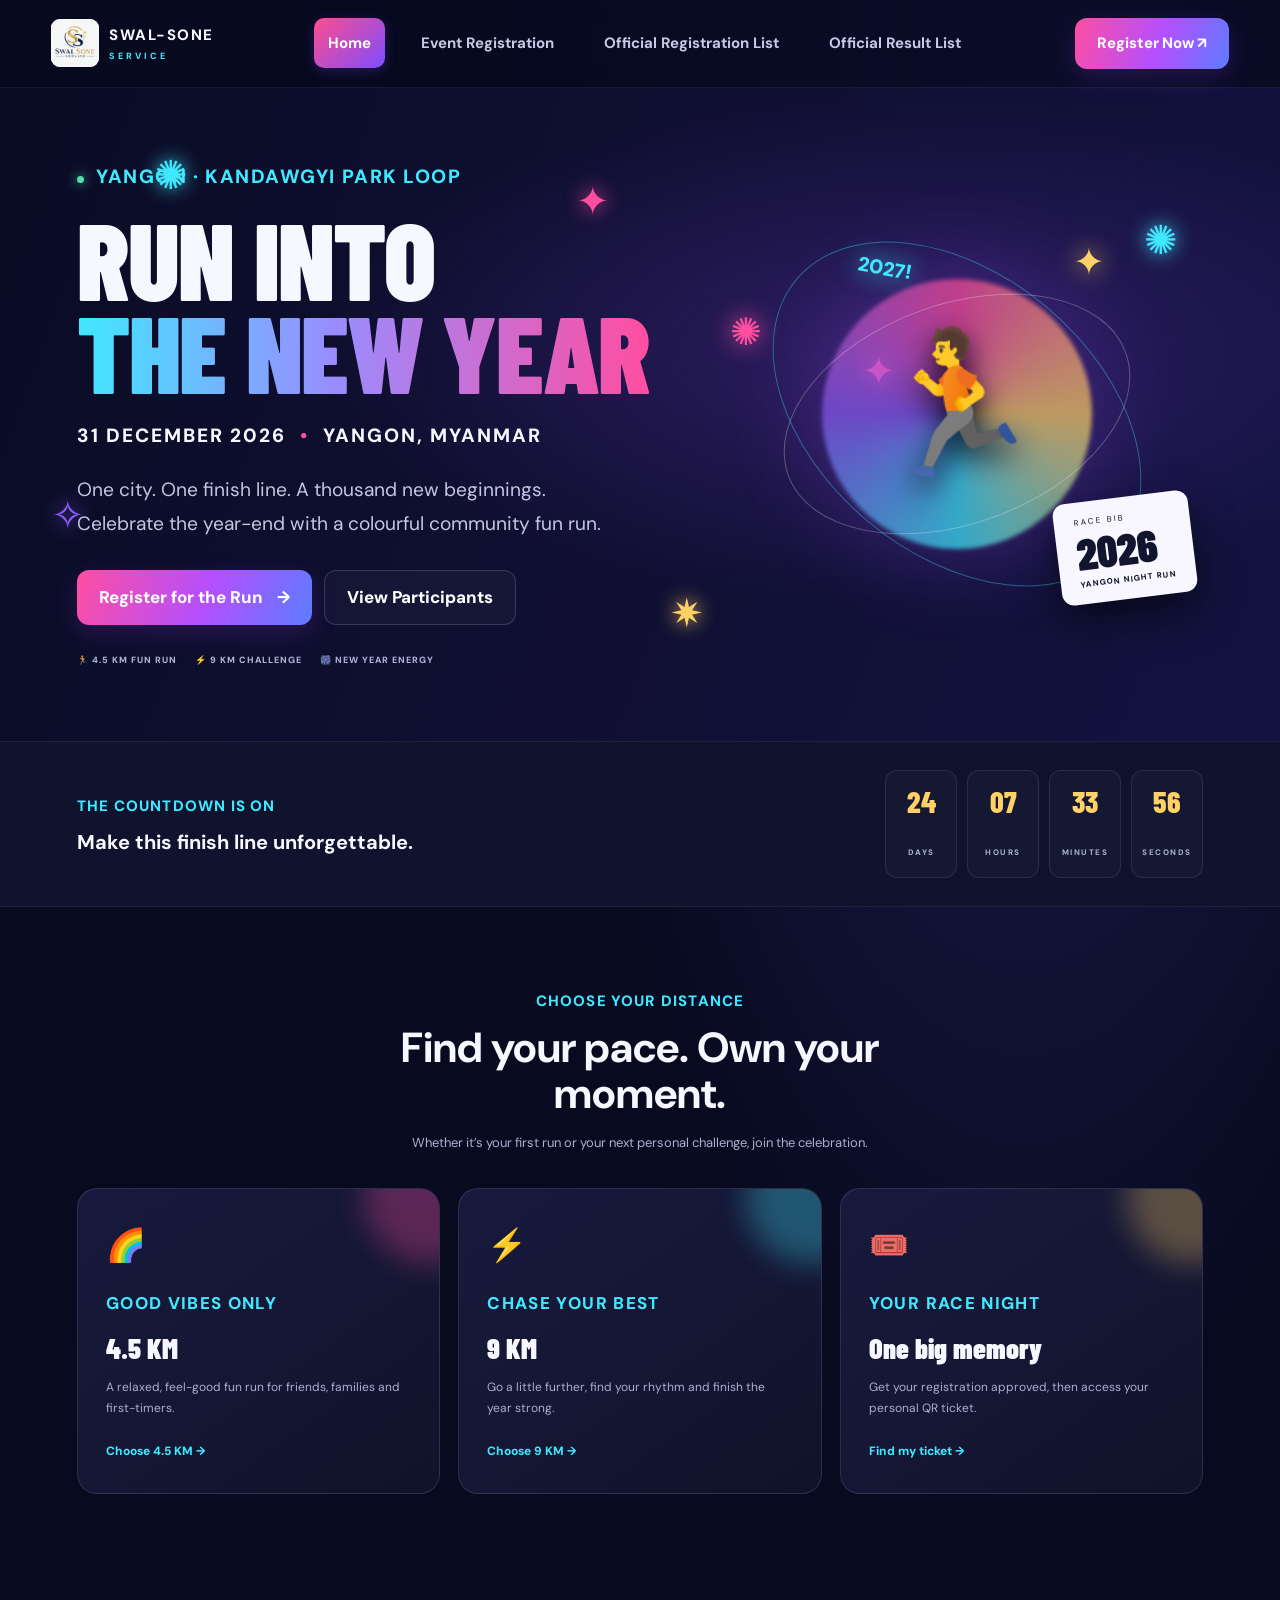
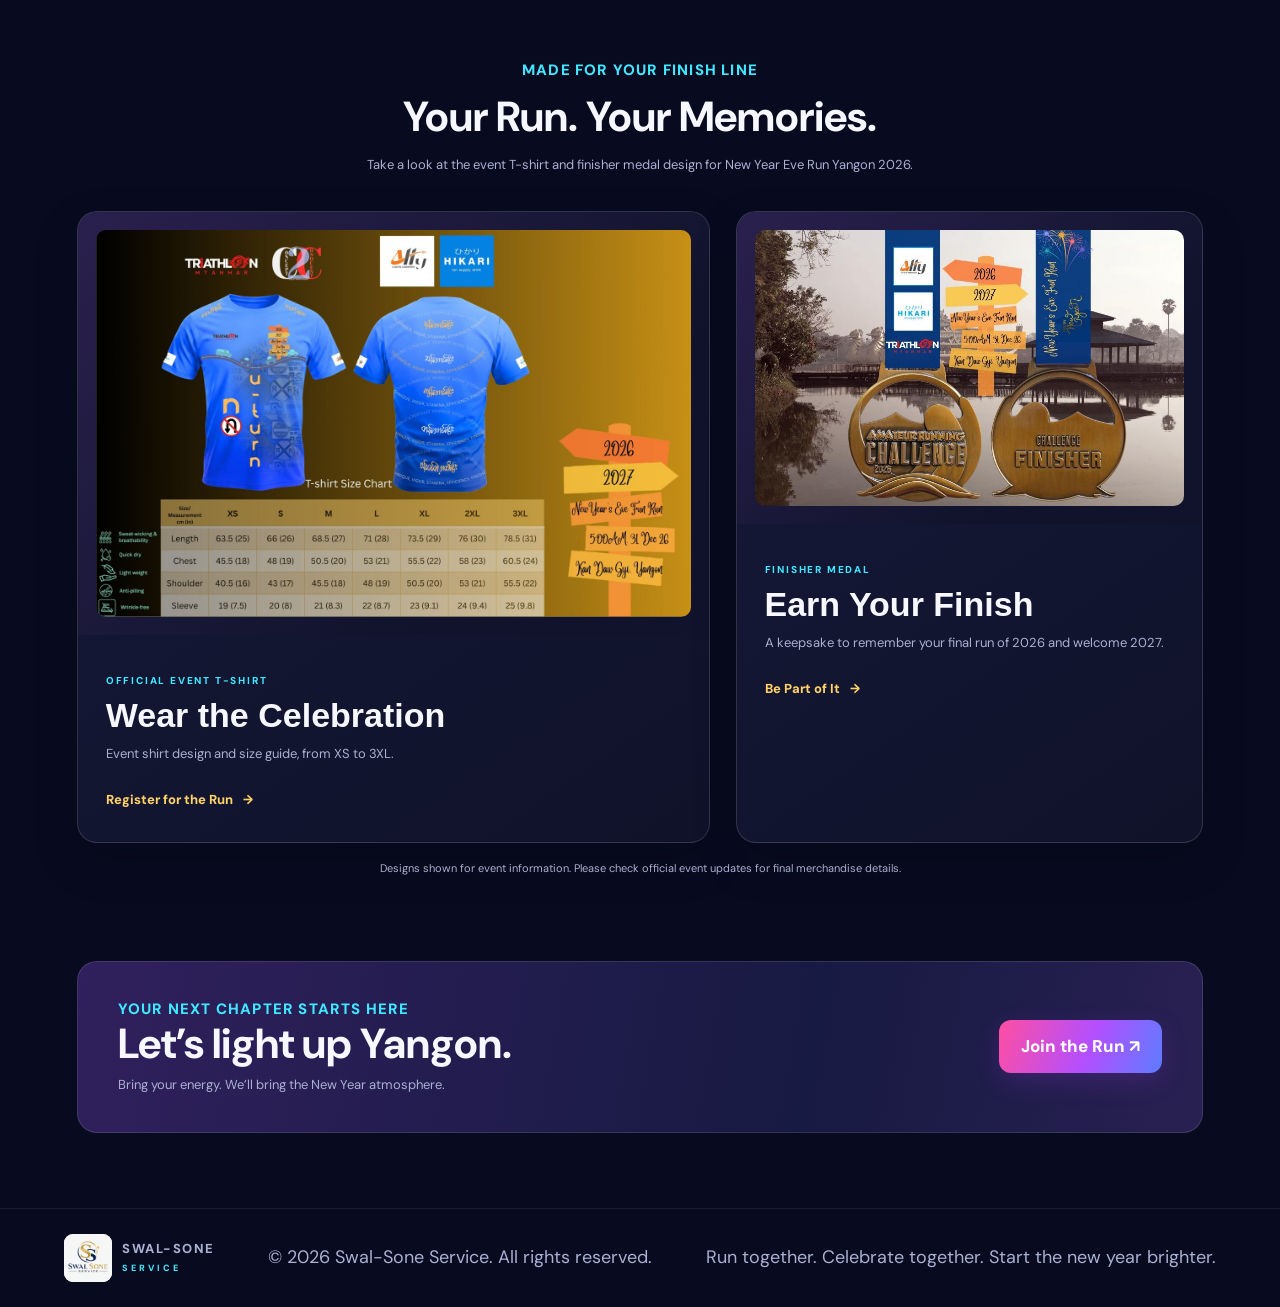
==== commit c3c80254: "Update index.html" ====
--- a/index.html
+++ b/index.html
@@ -31,7 +31,7 @@
       <div class="hero-copy">
         <p class="eyebrow"><span class="live-dot"></span> YANGON · KANDAWGYI PARK LOOP</p>
         <h1>RUN INTO<br><span>THE NEW YEAR</span></h1>
-        <p class="hero-date">30 DECEMBER 2026 <b>•</b> YANGON, MYANMAR</p>
+        <p class="hero-date">31 DECEMBER 2026 <b>•</b> YANGON, MYANMAR</p>
         <p class="hero-description">One city. One finish line. A thousand new beginnings.<br>Celebrate the year-end with a colourful community fun run.</p>
         <div class="hero-actions">
           <a class="btn" href="registration.html">Register for the Run <span>→</span></a>
--- a/home-showcase.css
+++ b/home-showcase.css
@@ -0,0 +1,29 @@
+/* New Year Eve Run Yangon 2026 — responsive merchandise showcase.
+   This file is loaded AFTER styles.css so the existing site styles and page features remain intact. */
+.event-merch { padding-top: clamp(44px, 7vw, 82px); }
+.merch-grid { display: grid; grid-template-columns: minmax(0, 1.15fr) minmax(0, .85fr); gap: clamp(16px, 2.5vw, 26px); align-items: stretch; }
+.merch-card { min-width: 0; overflow: hidden; display: flex; flex-direction: column; border: 1px solid #ffffff22; border-radius: 20px; background: linear-gradient(145deg, #171a3a, #0f1229); box-shadow: 0 18px 45px #0003; }
+.merch-image-wrap { display: grid; place-items: center; min-width: 0; min-height: 190px; padding: clamp(8px, 1.5vw, 18px); background: linear-gradient(135deg, #2a204e, #10132b 72%); }
+.merch-image-wrap img { display: block; width: 100%; height: auto; max-height: 520px; object-fit: contain; border-radius: 10px; }
+.merch-copy { padding: clamp(18px, 2.5vw, 28px); }
+.merch-label { display: inline-block; margin-bottom: 8px; color: var(--cyan); font-size: 10px; font-weight: 800; letter-spacing: 1.8px; }
+.merch-copy h3 { margin: 0 0 8px; font-family: 'Barlow Condensed', Impact, sans-serif; font-size: clamp(25px, 3vw, 34px); line-height: 1.1; }
+.merch-copy p { margin: 0 0 18px; color: var(--muted); font-size: 13px; line-height: 1.7; }
+.merch-link { display: inline-flex; align-items: center; gap: 10px; color: var(--gold); font-size: 13px; font-weight: 800; }
+.merch-link:hover { color: #fff; }
+.merch-note { max-width: 780px; margin: 16px auto 0; color: var(--muted); font-size: 11px; text-align: center; }
+@media (max-width: 760px) {
+  .event-merch { padding-left: 16px; padding-right: 16px; }
+  .merch-grid { grid-template-columns: minmax(0, 1fr); gap: 18px; }
+  .merch-image-wrap { padding: 8px; min-height: 0; }
+  .merch-image-wrap img { max-height: none; width: 100%; }
+  .merch-copy { padding: 20px; }
+  .merch-copy h3 { font-size: 29px; }
+  .merch-copy p { font-size: 14px; }
+}
+@media (max-width: 380px) {
+  .event-merch { padding-left: 12px; padding-right: 12px; }
+  .merch-copy { padding: 16px; }
+  .merch-label { font-size: 9px; letter-spacing: 1.2px; }
+}
+@media (prefers-reduced-motion: reduce) { .merch-link { transition: none; } }
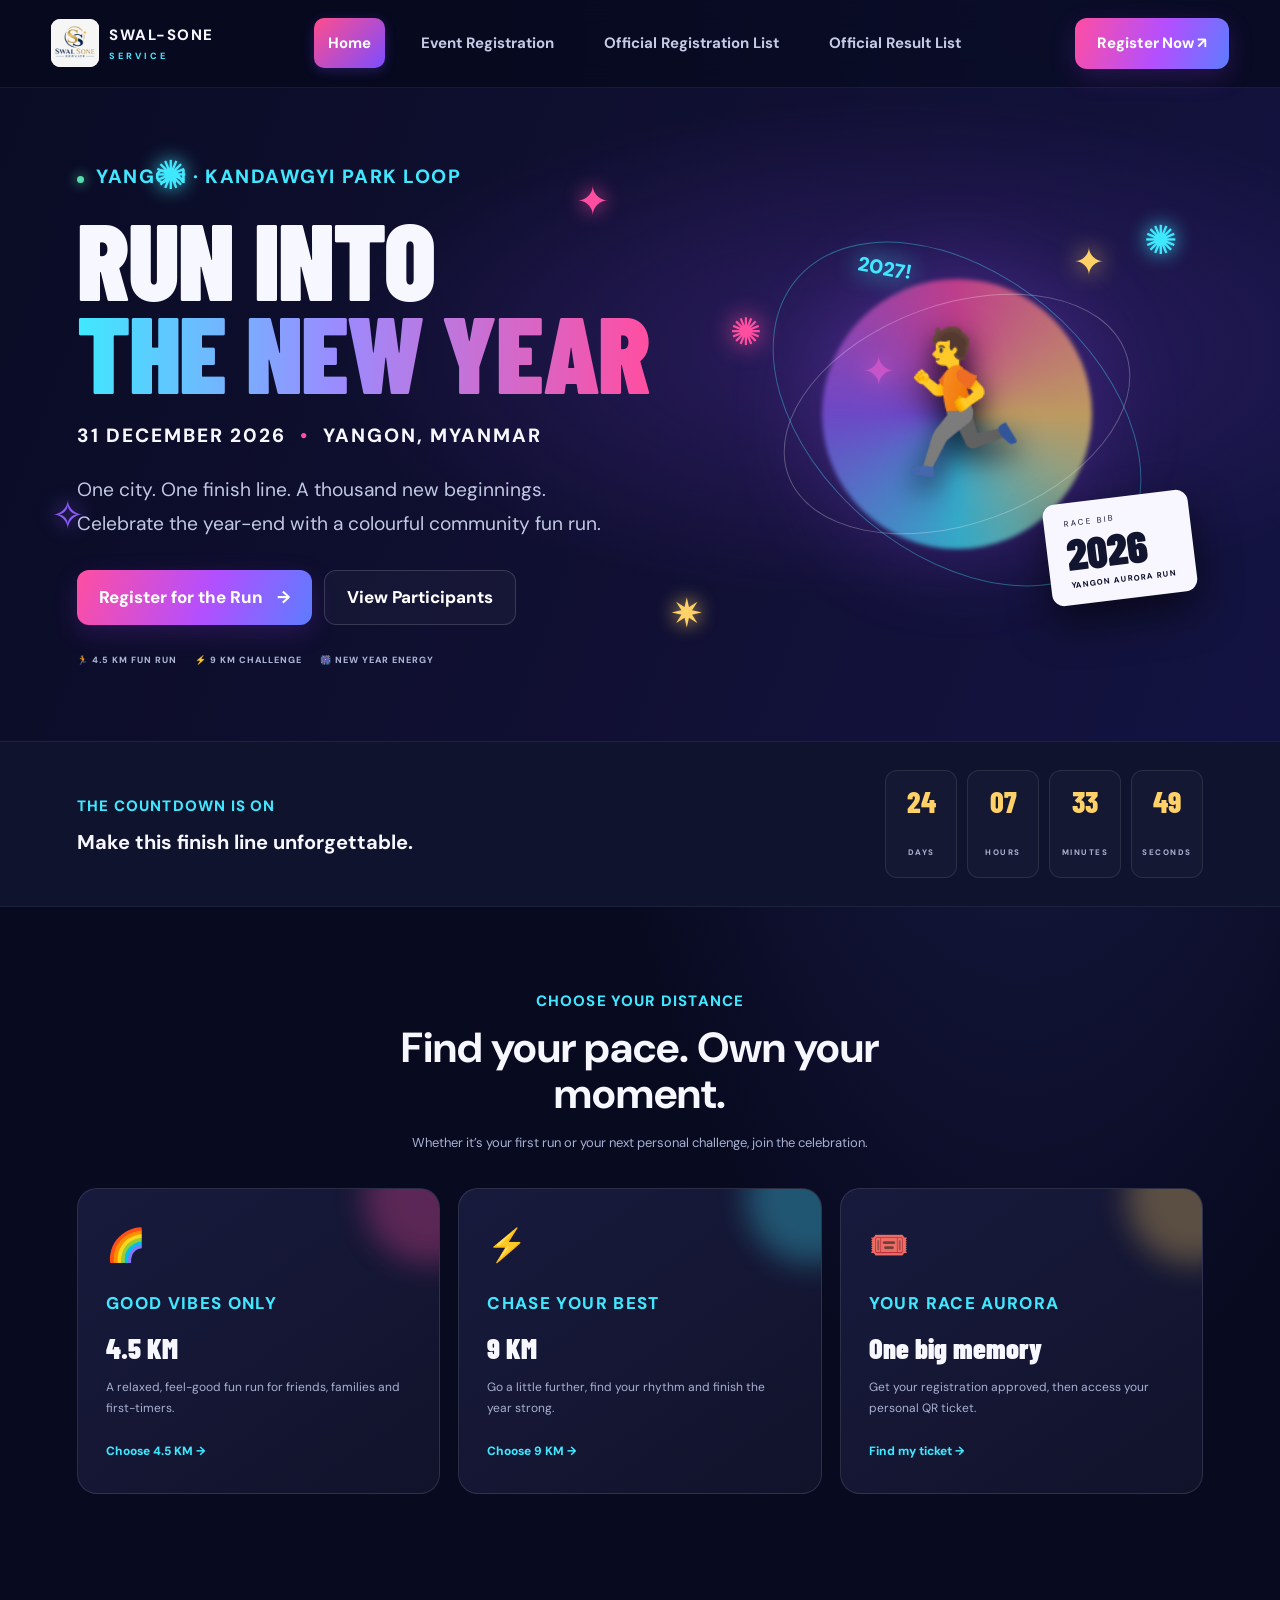
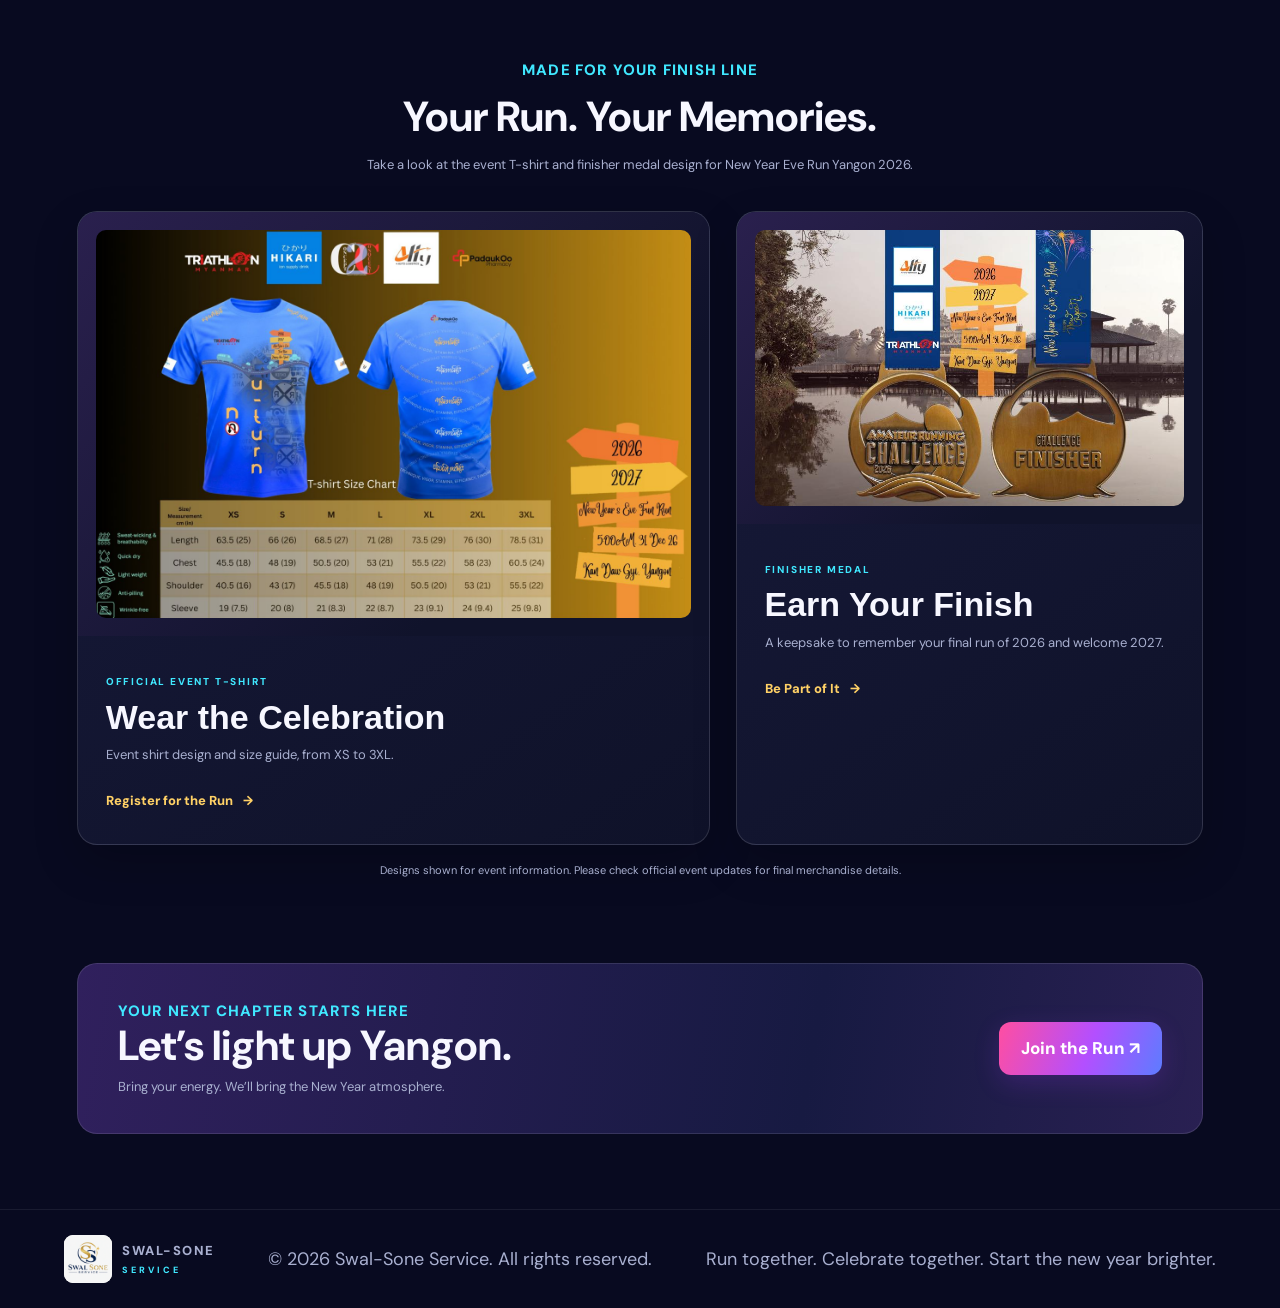
==== commit ee266147: "Update index.html" ====
--- a/index.html
+++ b/index.html
@@ -42,7 +42,7 @@
       <div class="hero-art" aria-hidden="true">
         <div class="sunburst"></div><div class="ring ring-one"></div><div class="ring ring-two"></div>
         <div class="runner">🏃</div>
-        <div class="bib-card"><small>RACE BIB</small><strong>2026</strong><span>YANGON NIGHT RUN</span></div>
+        <div class="bib-card"><small>RACE BIB</small><strong>2026</strong><span>YANGON AURORA RUN</span></div>
         <div class="floating f1">✦</div><div class="floating f2">✺</div><div class="floating f3">2027!</div>
       </div>
     </section>
@@ -66,7 +66,7 @@
       <div class="distance-grid">
         <article class="distance-card card-pink"><div class="card-icon">🌈</div><p class="eyebrow">GOOD VIBES ONLY</p><h3>4.5 KM</h3><p>A relaxed, feel-good fun run for friends, families and first-timers.</p><a href="registration.html">Choose 4.5 KM →</a></article>
         <article class="distance-card card-blue"><div class="card-icon">⚡</div><p class="eyebrow">CHASE YOUR BEST</p><h3>9 KM</h3><p>Go a little further, find your rhythm and finish the year strong.</p><a href="registration.html">Choose 9 KM →</a></article>
-        <article class="distance-card card-gold"><div class="card-icon">🎟️</div><p class="eyebrow">YOUR RACE NIGHT</p><h3>One big memory</h3><p>Get your registration approved, then access your personal QR ticket.</p><a href="registration.html#ticket">Find my ticket →</a></article>
+        <article class="distance-card card-gold"><div class="card-icon">🎟️</div><p class="eyebrow">YOUR RACE AURORA</p><h3>One big memory</h3><p>Get your registration approved, then access your personal QR ticket.</p><a href="registration.html#ticket">Find my ticket →</a></article>
       </div>
     </section>
 
